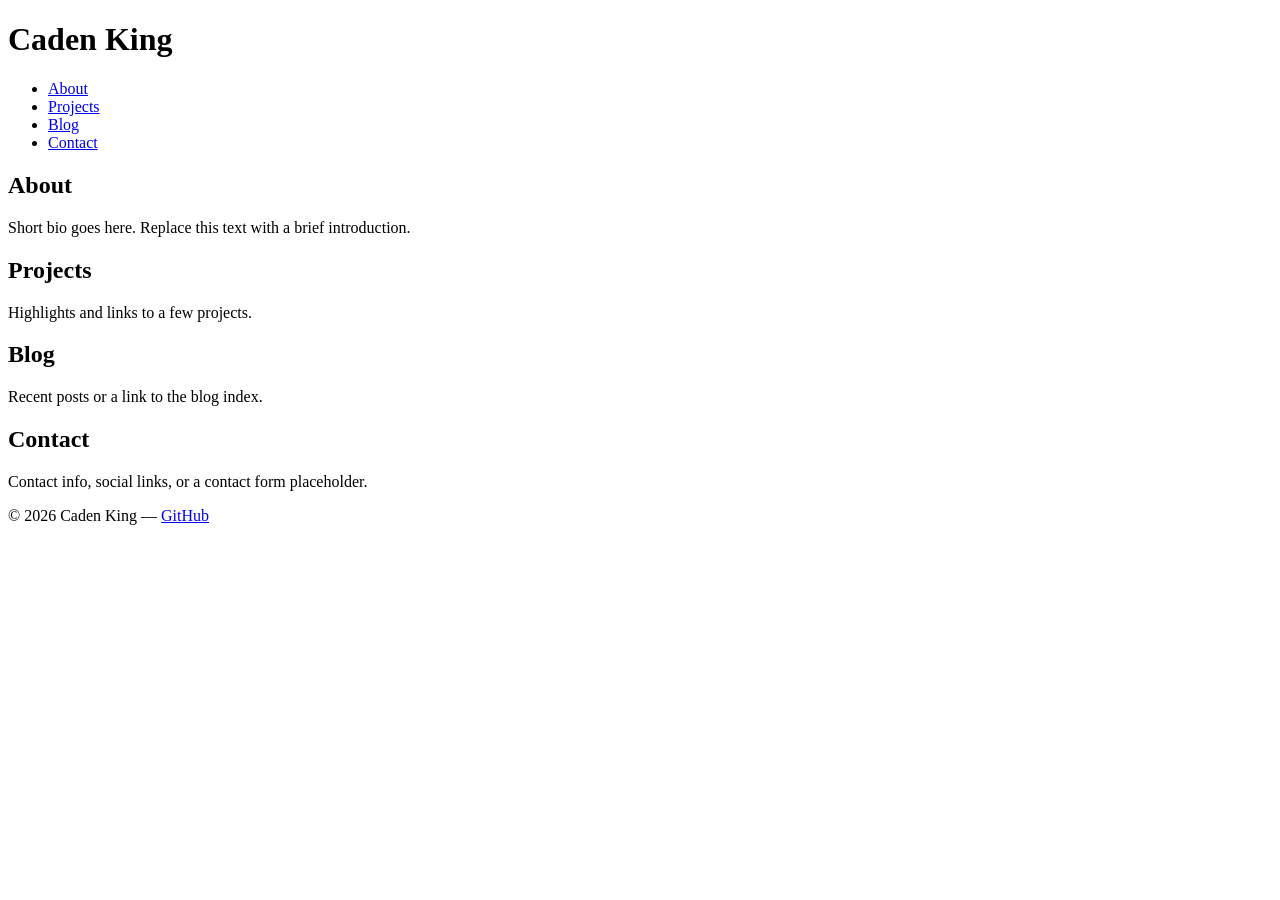
==== index.html @ 016cac80 "Add basic index.html outline for website" ====
<!doctype html>
<html lang="en">
<head>
  <meta charset="utf-8">
  <meta name="viewport" content="width=device-width,initial-scale=1">
  <title>Caden King — Personal Site</title>
  <meta name="description" content="Personal website and blog of Caden King.">
  <link rel="stylesheet" href="styles.css">
</head>
<body>
  <header>
    <div class="container">
      <h1>Caden King</h1>
      <nav>
        <ul>
          <li><a href="#about">About</a></li>
          <li><a href="#projects">Projects</a></li>
          <li><a href="#blog">Blog</a></li>
          <li><a href="#contact">Contact</a></li>
        </ul>
      </nav>
    </div>
  </header>

  <main class="container">
    <section id="about">
      <h2>About</h2>
      <p>Short bio goes here. Replace this text with a brief introduction.</p>
    </section>

    <section id="projects">
      <h2>Projects</h2>
      <p>Highlights and links to a few projects.</p>
    </section>

    <section id="blog">
      <h2>Blog</h2>
      <p>Recent posts or a link to the blog index.</p>
    </section>

    <section id="contact">
      <h2>Contact</h2>
      <p>Contact info, social links, or a contact form placeholder.</p>
    </section>
  </main>

  <footer>
    <div class="container">
      <p>&copy; 2026 Caden King — <a href="https://github.com/cadenkingsec">GitHub</a></p>
    </div>
  </footer>

  <!-- Optional site script -->
  <script src="script.js" defer></script>
</body>
</html>
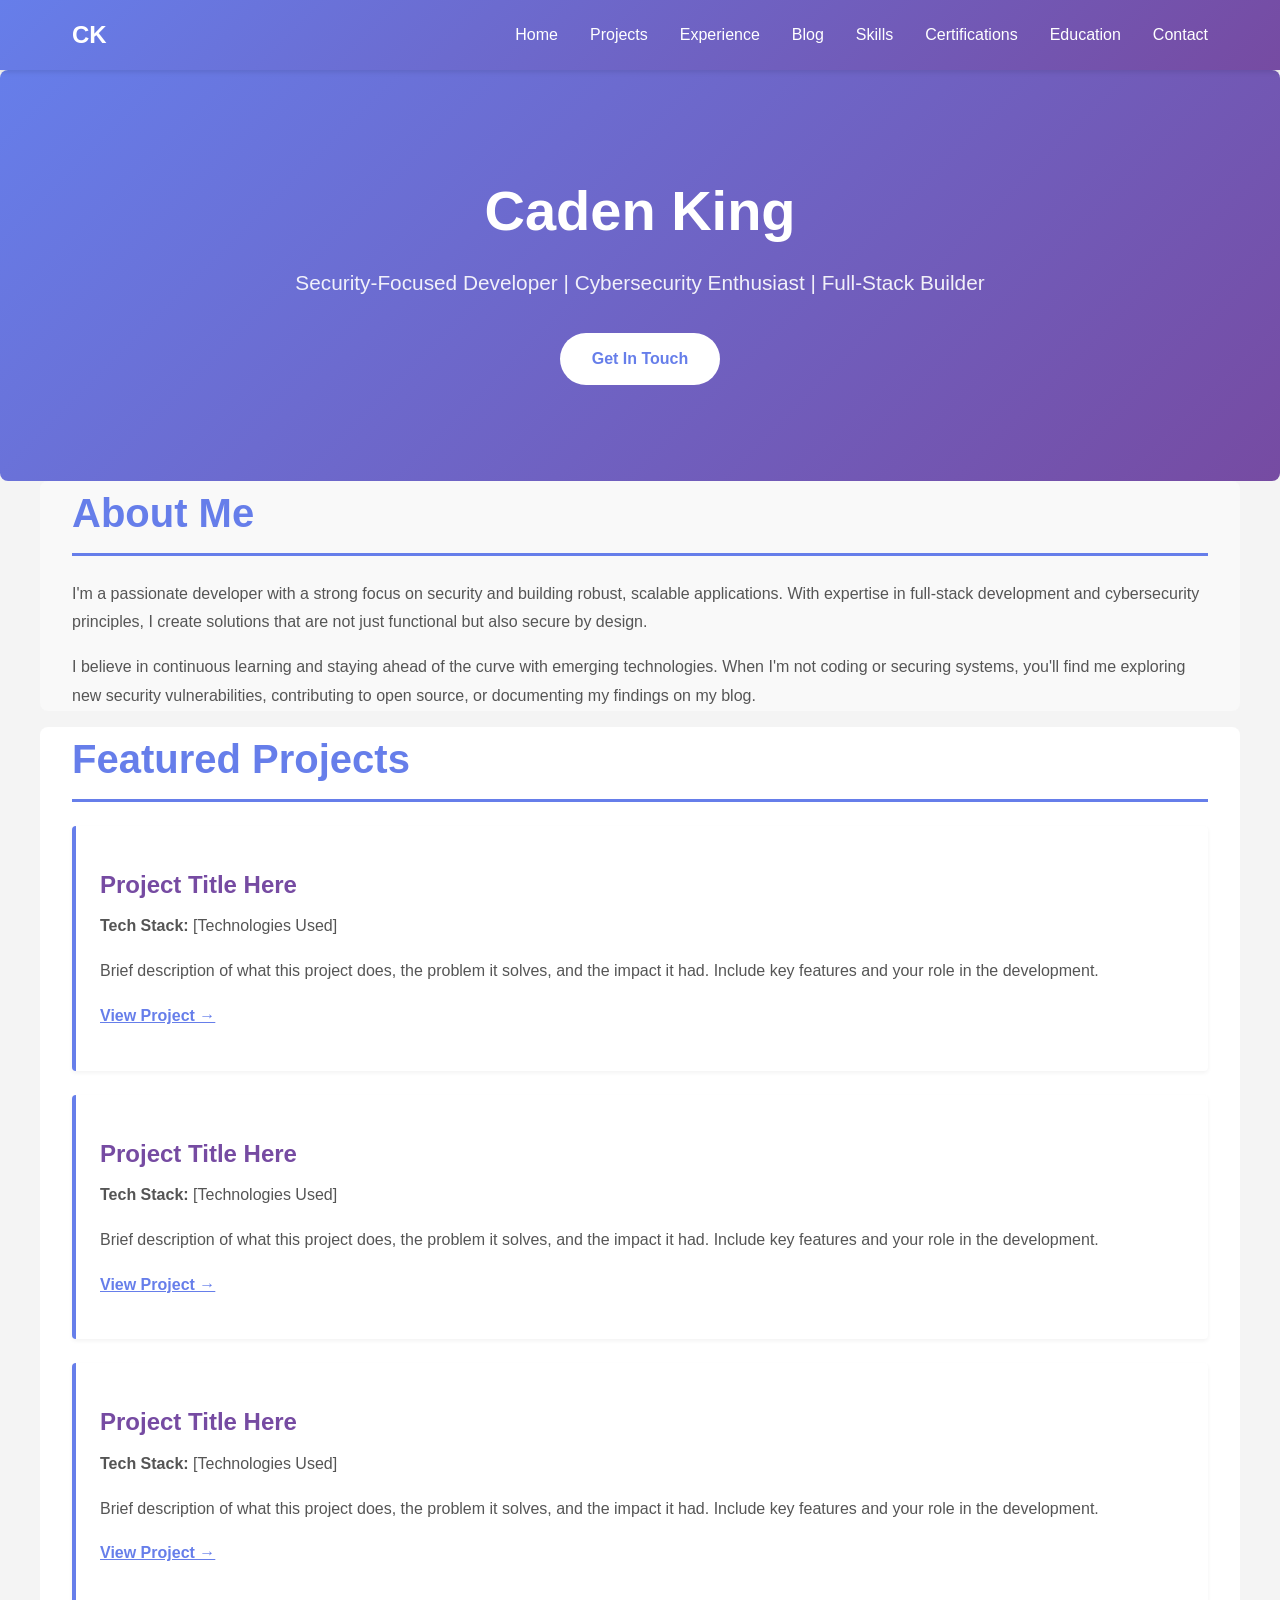
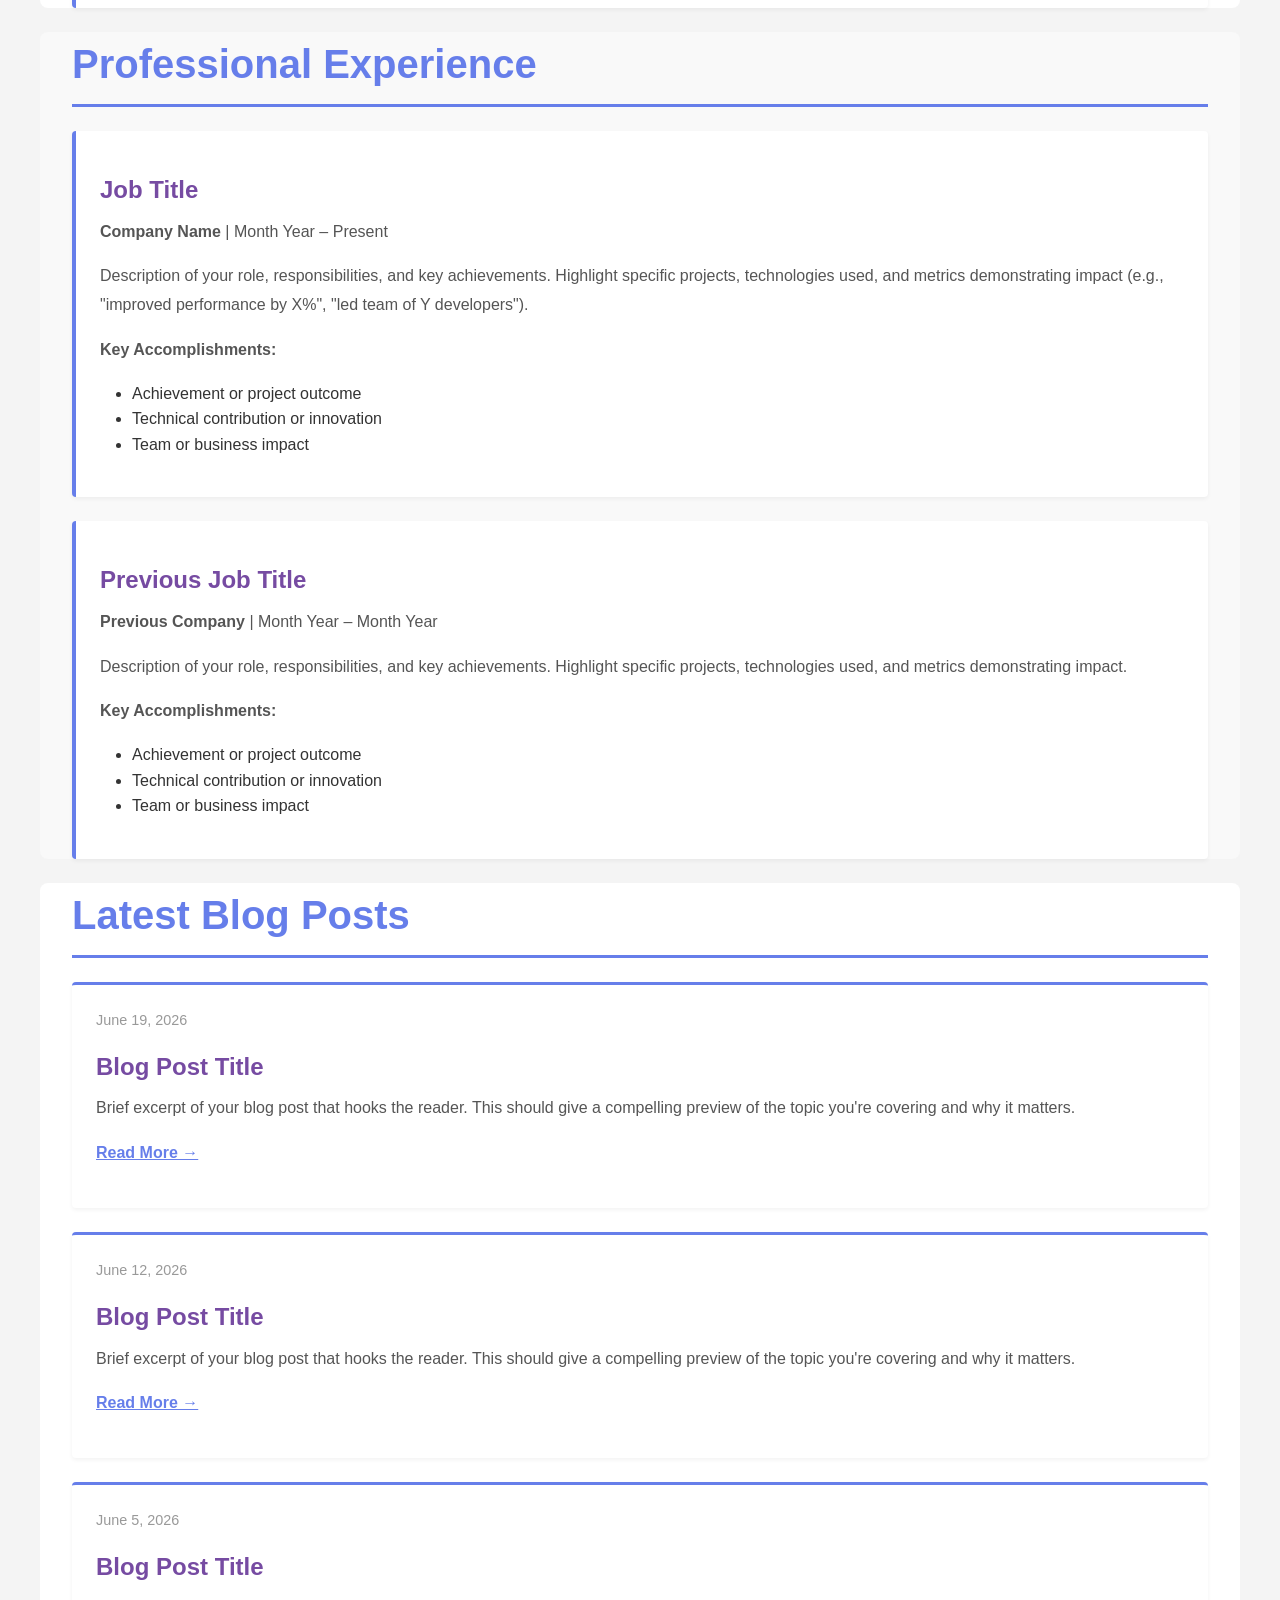
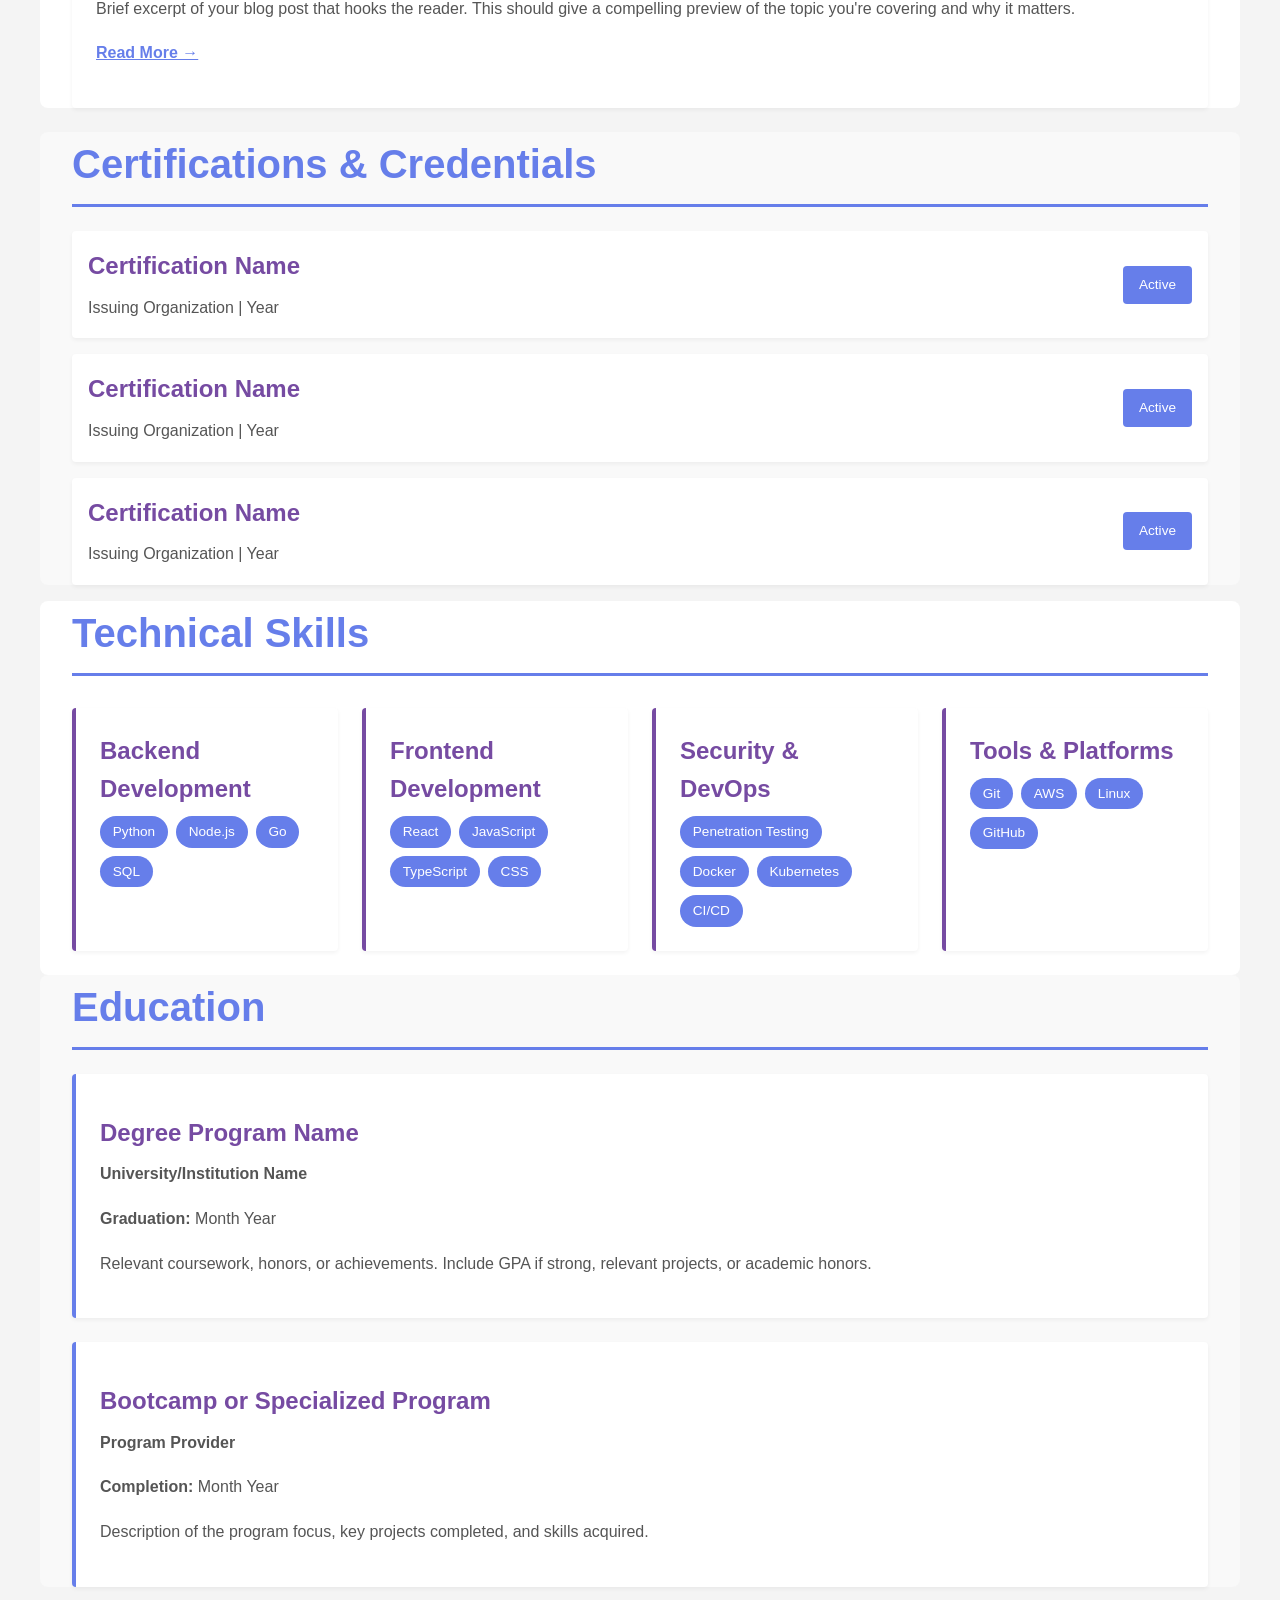
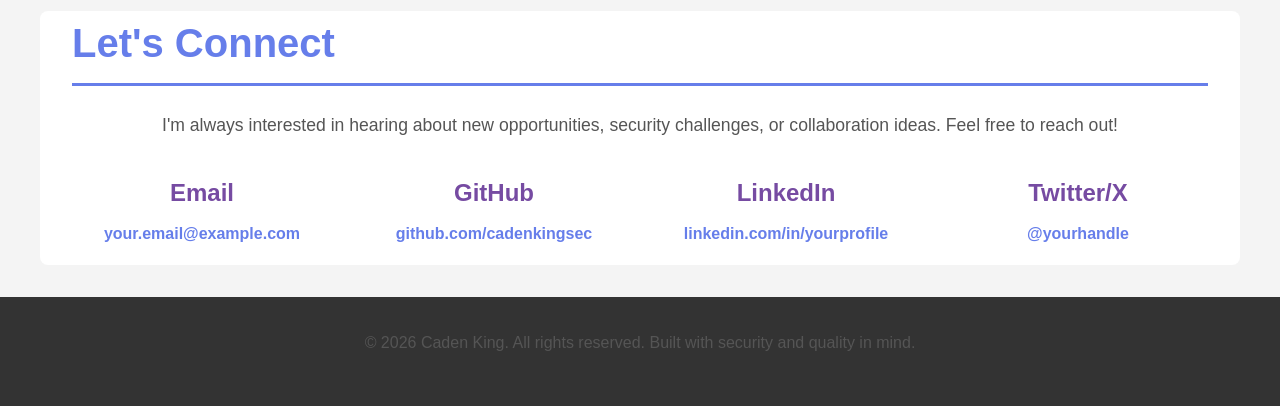
==== commit 82e04133: "Create index.html with personal portfolio structure" ====
--- a/index.html
+++ b/index.html
@@ -1,56 +1,562 @@
-<!doctype html>
+<!DOCTYPE html>
 <html lang="en">
 <head>
-  <meta charset="utf-8">
-  <meta name="viewport" content="width=device-width,initial-scale=1">
-  <title>Caden King — Personal Site</title>
-  <meta name="description" content="Personal website and blog of Caden King.">
-  <link rel="stylesheet" href="styles.css">
+    <meta charset="UTF-8">
+    <meta name="viewport" content="width=device-width, initial-scale=1.0">
+    <title>Caden King - Security Professional & Developer</title>
+    <style>
+        * {
+            margin: 0;
+            padding: 0;
+            box-sizing: border-box;
+        }
+
+        body {
+            font-family: 'Segoe UI', Tahoma, Geneva, Verdana, sans-serif;
+            line-height: 1.6;
+            color: #333;
+            background-color: #f4f4f4;
+        }
+
+        header {
+            background: linear-gradient(135deg, #667eea 0%, #764ba2 100%);
+            color: white;
+            padding: 1rem 0;
+            position: sticky;
+            top: 0;
+            z-index: 100;
+            box-shadow: 0 2px 5px rgba(0,0,0,0.1);
+        }
+
+        nav {
+            max-width: 1200px;
+            margin: 0 auto;
+            display: flex;
+            justify-content: space-between;
+            align-items: center;
+            padding: 0 2rem;
+        }
+
+        .logo {
+            font-size: 1.5rem;
+            font-weight: bold;
+        }
+
+        nav ul {
+            display: flex;
+            list-style: none;
+            gap: 2rem;
+        }
+
+        nav a {
+            color: white;
+            text-decoration: none;
+            transition: opacity 0.3s;
+        }
+
+        nav a:hover {
+            opacity: 0.8;
+        }
+
+        .container {
+            max-width: 1200px;
+            margin: 0 auto;
+            padding: 0 2rem;
+        }
+
+        section {
+            padding: 4rem 0;
+            background: white;
+            margin-bottom: 2rem;
+            border-radius: 8px;
+        }
+
+        section:nth-child(even) {
+            background: #f9f9f9;
+        }
+
+        h1 {
+            font-size: 3rem;
+            margin-bottom: 1rem;
+            color: #667eea;
+        }
+
+        h2 {
+            font-size: 2.5rem;
+            margin-bottom: 1.5rem;
+            color: #667eea;
+            border-bottom: 3px solid #667eea;
+            padding-bottom: 0.5rem;
+        }
+
+        h3 {
+            font-size: 1.5rem;
+            margin-top: 1rem;
+            margin-bottom: 0.5rem;
+            color: #764ba2;
+        }
+
+        p {
+            margin-bottom: 1rem;
+            line-height: 1.8;
+            color: #555;
+        }
+
+        .hero {
+            background: linear-gradient(135deg, #667eea 0%, #764ba2 100%);
+            color: white;
+            text-align: center;
+            padding: 6rem 2rem;
+            margin-bottom: 0;
+        }
+
+        .hero h1 {
+            color: white;
+            font-size: 3.5rem;
+            margin-bottom: 0.5rem;
+        }
+
+        .hero p {
+            color: rgba(255,255,255,0.9);
+            font-size: 1.3rem;
+            margin-bottom: 2rem;
+        }
+
+        .cta-button {
+            display: inline-block;
+            background: white;
+            color: #667eea;
+            padding: 0.8rem 2rem;
+            border-radius: 50px;
+            text-decoration: none;
+            font-weight: bold;
+            transition: transform 0.3s, box-shadow 0.3s;
+        }
+
+        .cta-button:hover {
+            transform: translateY(-2px);
+            box-shadow: 0 5px 15px rgba(0,0,0,0.2);
+        }
+
+        .project-card, .experience-item, .skill-category {
+            background: white;
+            padding: 1.5rem;
+            margin-bottom: 1.5rem;
+            border-left: 4px solid #667eea;
+            border-radius: 4px;
+            box-shadow: 0 2px 4px rgba(0,0,0,0.05);
+        }
+
+        .skills-grid {
+            display: grid;
+            grid-template-columns: repeat(auto-fit, minmax(250px, 1fr));
+            gap: 1.5rem;
+            margin-top: 2rem;
+        }
+
+        .skill-category {
+            border-left: 4px solid #764ba2;
+        }
+
+        .skill-list {
+            display: flex;
+            flex-wrap: wrap;
+            gap: 0.5rem;
+            margin-top: 0.5rem;
+        }
+
+        .skill-badge {
+            background: #667eea;
+            color: white;
+            padding: 0.3rem 0.8rem;
+            border-radius: 20px;
+            font-size: 0.85rem;
+        }
+
+        .education-item {
+            background: white;
+            padding: 1.5rem;
+            margin-bottom: 1.5rem;
+            border-left: 4px solid #667eea;
+            border-radius: 4px;
+            box-shadow: 0 2px 4px rgba(0,0,0,0.05);
+        }
+
+        .certification-item {
+            background: white;
+            padding: 1rem;
+            margin-bottom: 1rem;
+            border-radius: 4px;
+            box-shadow: 0 2px 4px rgba(0,0,0,0.05);
+            display: flex;
+            justify-content: space-between;
+            align-items: center;
+        }
+
+        .certification-badge {
+            background: #667eea;
+            color: white;
+            padding: 0.5rem 1rem;
+            border-radius: 4px;
+            font-size: 0.85rem;
+        }
+
+        .blog-card {
+            background: white;
+            padding: 1.5rem;
+            margin-bottom: 1.5rem;
+            border-radius: 4px;
+            border-top: 3px solid #667eea;
+            box-shadow: 0 2px 4px rgba(0,0,0,0.05);
+        }
+
+        .blog-date {
+            color: #999;
+            font-size: 0.9rem;
+            margin-bottom: 0.5rem;
+        }
+
+        .contact-info {
+            display: grid;
+            grid-template-columns: repeat(auto-fit, minmax(200px, 1fr));
+            gap: 2rem;
+            margin-top: 2rem;
+        }
+
+        .contact-item {
+            text-align: center;
+        }
+
+        .contact-item h3 {
+            margin-top: 0;
+        }
+
+        .contact-item a {
+            color: #667eea;
+            text-decoration: none;
+            font-weight: bold;
+        }
+
+        .contact-item a:hover {
+            text-decoration: underline;
+        }
+
+        footer {
+            background: #333;
+            color: white;
+            text-align: center;
+            padding: 2rem;
+            margin-top: 2rem;
+        }
+
+        @media (max-width: 768px) {
+            nav ul {
+                gap: 1rem;
+                font-size: 0.9rem;
+            }
+
+            h1 {
+                font-size: 2rem;
+            }
+
+            h2 {
+                font-size: 1.8rem;
+            }
+
+            .hero h1 {
+                font-size: 2rem;
+            }
+
+            .hero p {
+                font-size: 1rem;
+            }
+        }
+    </style>
 </head>
 <body>
-  <header>
-    <div class="container">
-      <h1>Caden King</h1>
-      <nav>
-        <ul>
-          <li><a href="#about">About</a></li>
-          <li><a href="#projects">Projects</a></li>
-          <li><a href="#blog">Blog</a></li>
-          <li><a href="#contact">Contact</a></li>
-        </ul>
-      </nav>
-    </div>
-  </header>
-
-  <main class="container">
-    <section id="about">
-      <h2>About</h2>
-      <p>Short bio goes here. Replace this text with a brief introduction.</p>
-    </section>
-
-    <section id="projects">
-      <h2>Projects</h2>
-      <p>Highlights and links to a few projects.</p>
-    </section>
-
-    <section id="blog">
-      <h2>Blog</h2>
-      <p>Recent posts or a link to the blog index.</p>
-    </section>
-
-    <section id="contact">
-      <h2>Contact</h2>
-      <p>Contact info, social links, or a contact form placeholder.</p>
-    </section>
-  </main>
-
-  <footer>
-    <div class="container">
-      <p>&copy; 2026 Caden King — <a href="https://github.com/cadenkingsec">GitHub</a></p>
-    </div>
-  </footer>
-
-  <!-- Optional site script -->
-  <script src="script.js" defer></script>
+    <header>
+        <nav class="container">
+            <div class="logo">CK</div>
+            <ul>
+                <li><a href="#home">Home</a></li>
+                <li><a href="#projects">Projects</a></li>
+                <li><a href="#experience">Experience</a></li>
+                <li><a href="#blog">Blog</a></li>
+                <li><a href="#skills">Skills</a></li>
+                <li><a href="#certifications">Certifications</a></li>
+                <li><a href="#education">Education</a></li>
+                <li><a href="#contact">Contact</a></li>
+            </ul>
+        </nav>
+    </header>
+
+    <main>
+        <!-- Home/Hero Section -->
+        <section id="home" class="hero">
+            <h1>Caden King</h1>
+            <p>Security-Focused Developer | Cybersecurity Enthusiast | Full-Stack Builder</p>
+            <a href="#contact" class="cta-button">Get In Touch</a>
+        </section>
+
+        <!-- About Section -->
+        <section id="about" class="container">
+            <h2>About Me</h2>
+            <p>
+                I'm a passionate developer with a strong focus on security and building robust, scalable applications. 
+                With expertise in full-stack development and cybersecurity principles, I create solutions that are not 
+                just functional but also secure by design.
+            </p>
+            <p>
+                I believe in continuous learning and staying ahead of the curve with emerging technologies. When I'm 
+                not coding or securing systems, you'll find me exploring new security vulnerabilities, contributing to 
+                open source, or documenting my findings on my blog.
+            </p>
+        </section>
+
+        <!-- Projects Section -->
+        <section id="projects" class="container">
+            <h2>Featured Projects</h2>
+            
+            <div class="project-card">
+                <h3>Project Title Here</h3>
+                <p><strong>Tech Stack:</strong> [Technologies Used]</p>
+                <p>
+                    Brief description of what this project does, the problem it solves, and the impact it had. 
+                    Include key features and your role in the development.
+                </p>
+                <p><a href="#" style="color: #667eea; font-weight: bold;">View Project →</a></p>
+            </div>
+
+            <div class="project-card">
+                <h3>Project Title Here</h3>
+                <p><strong>Tech Stack:</strong> [Technologies Used]</p>
+                <p>
+                    Brief description of what this project does, the problem it solves, and the impact it had. 
+                    Include key features and your role in the development.
+                </p>
+                <p><a href="#" style="color: #667eea; font-weight: bold;">View Project →</a></p>
+            </div>
+
+            <div class="project-card">
+                <h3>Project Title Here</h3>
+                <p><strong>Tech Stack:</strong> [Technologies Used]</p>
+                <p>
+                    Brief description of what this project does, the problem it solves, and the impact it had. 
+                    Include key features and your role in the development.
+                </p>
+                <p><a href="#" style="color: #667eea; font-weight: bold;">View Project →</a></p>
+            </div>
+        </section>
+
+        <!-- Experience Section -->
+        <section id="experience" class="container">
+            <h2>Professional Experience</h2>
+            
+            <div class="experience-item">
+                <h3>Job Title</h3>
+                <p><strong>Company Name</strong> | Month Year – Present</p>
+                <p>
+                    Description of your role, responsibilities, and key achievements. Highlight specific projects, 
+                    technologies used, and metrics demonstrating impact (e.g., "improved performance by X%", 
+                    "led team of Y developers").
+                </p>
+                <p>
+                    <strong>Key Accomplishments:</strong>
+                    <ul style="margin-left: 2rem; margin-top: 0.5rem;">
+                        <li>Achievement or project outcome</li>
+                        <li>Technical contribution or innovation</li>
+                        <li>Team or business impact</li>
+                    </ul>
+                </p>
+            </div>
+
+            <div class="experience-item">
+                <h3>Previous Job Title</h3>
+                <p><strong>Previous Company</strong> | Month Year – Month Year</p>
+                <p>
+                    Description of your role, responsibilities, and key achievements. Highlight specific projects, 
+                    technologies used, and metrics demonstrating impact.
+                </p>
+                <p>
+                    <strong>Key Accomplishments:</strong>
+                    <ul style="margin-left: 2rem; margin-top: 0.5rem;">
+                        <li>Achievement or project outcome</li>
+                        <li>Technical contribution or innovation</li>
+                        <li>Team or business impact</li>
+                    </ul>
+                </p>
+            </div>
+        </section>
+
+        <!-- Blog Section -->
+        <section id="blog" class="container">
+            <h2>Latest Blog Posts</h2>
+            
+            <div class="blog-card">
+                <div class="blog-date">June 19, 2026</div>
+                <h3>Blog Post Title</h3>
+                <p>
+                    Brief excerpt of your blog post that hooks the reader. This should give a compelling preview 
+                    of the topic you're covering and why it matters.
+                </p>
+                <p><a href="#" style="color: #667eea; font-weight: bold;">Read More →</a></p>
+            </div>
+
+            <div class="blog-card">
+                <div class="blog-date">June 12, 2026</div>
+                <h3>Blog Post Title</h3>
+                <p>
+                    Brief excerpt of your blog post that hooks the reader. This should give a compelling preview 
+                    of the topic you're covering and why it matters.
+                </p>
+                <p><a href="#" style="color: #667eea; font-weight: bold;">Read More →</a></p>
+            </div>
+
+            <div class="blog-card">
+                <div class="blog-date">June 5, 2026</div>
+                <h3>Blog Post Title</h3>
+                <p>
+                    Brief excerpt of your blog post that hooks the reader. This should give a compelling preview 
+                    of the topic you're covering and why it matters.
+                </p>
+                <p><a href="#" style="color: #667eea; font-weight: bold;">Read More →</a></p>
+            </div>
+        </section>
+
+        <!-- Certifications Section -->
+        <section id="certifications" class="container">
+            <h2>Certifications & Credentials</h2>
+            
+            <div class="certification-item">
+                <div>
+                    <h3 style="margin-top: 0;">Certification Name</h3>
+                    <p style="margin: 0;">Issuing Organization | Year</p>
+                </div>
+                <span class="certification-badge">Active</span>
+            </div>
+
+            <div class="certification-item">
+                <div>
+                    <h3 style="margin-top: 0;">Certification Name</h3>
+                    <p style="margin: 0;">Issuing Organization | Year</p>
+                </div>
+                <span class="certification-badge">Active</span>
+            </div>
+
+            <div class="certification-item">
+                <div>
+                    <h3 style="margin-top: 0;">Certification Name</h3>
+                    <p style="margin: 0;">Issuing Organization | Year</p>
+                </div>
+                <span class="certification-badge">Active</span>
+            </div>
+        </section>
+
+        <!-- Skills Section -->
+        <section id="skills" class="container">
+            <h2>Technical Skills</h2>
+            
+            <div class="skills-grid">
+                <div class="skill-category">
+                    <h3 style="margin-top: 0;">Backend Development</h3>
+                    <div class="skill-list">
+                        <span class="skill-badge">Python</span>
+                        <span class="skill-badge">Node.js</span>
+                        <span class="skill-badge">Go</span>
+                        <span class="skill-badge">SQL</span>
+                    </div>
+                </div>
+
+                <div class="skill-category">
+                    <h3 style="margin-top: 0;">Frontend Development</h3>
+                    <div class="skill-list">
+                        <span class="skill-badge">React</span>
+                        <span class="skill-badge">JavaScript</span>
+                        <span class="skill-badge">TypeScript</span>
+                        <span class="skill-badge">CSS</span>
+                    </div>
+                </div>
+
+                <div class="skill-category">
+                    <h3 style="margin-top: 0;">Security & DevOps</h3>
+                    <div class="skill-list">
+                        <span class="skill-badge">Penetration Testing</span>
+                        <span class="skill-badge">Docker</span>
+                        <span class="skill-badge">Kubernetes</span>
+                        <span class="skill-badge">CI/CD</span>
+                    </div>
+                </div>
+
+                <div class="skill-category">
+                    <h3 style="margin-top: 0;">Tools & Platforms</h3>
+                    <div class="skill-list">
+                        <span class="skill-badge">Git</span>
+                        <span class="skill-badge">AWS</span>
+                        <span class="skill-badge">Linux</span>
+                        <span class="skill-badge">GitHub</span>
+                    </div>
+                </div>
+            </div>
+        </section>
+
+        <!-- Education Section -->
+        <section id="education" class="container">
+            <h2>Education</h2>
+            
+            <div class="education-item">
+                <h3>Degree Program Name</h3>
+                <p><strong>University/Institution Name</strong></p>
+                <p><strong>Graduation:</strong> Month Year</p>
+                <p>
+                    Relevant coursework, honors, or achievements. Include GPA if strong, relevant projects, 
+                    or academic honors.
+                </p>
+            </div>
+
+            <div class="education-item">
+                <h3>Bootcamp or Specialized Program</h3>
+                <p><strong>Program Provider</strong></p>
+                <p><strong>Completion:</strong> Month Year</p>
+                <p>
+                    Description of the program focus, key projects completed, and skills acquired.
+                </p>
+            </div>
+        </section>
+
+        <!-- Contact Section -->
+        <section id="contact" class="container">
+            <h2>Let's Connect</h2>
+            <p style="text-align: center; font-size: 1.1rem;">
+                I'm always interested in hearing about new opportunities, security challenges, or 
+                collaboration ideas. Feel free to reach out!
+            </p>
+            
+            <div class="contact-info">
+                <div class="contact-item">
+                    <h3>Email</h3>
+                    <p><a href="mailto:your.email@example.com">your.email@example.com</a></p>
+                </div>
+                
+                <div class="contact-item">
+                    <h3>GitHub</h3>
+                    <p><a href="https://github.com/cadenkingsec">github.com/cadenkingsec</a></p>
+                </div>
+                
+                <div class="contact-item">
+                    <h3>LinkedIn</h3>
+                    <p><a href="https://linkedin.com/in/yourprofile">linkedin.com/in/yourprofile</a></p>
+                </div>
+
+                <div class="contact-item">
+                    <h3>Twitter/X</h3>
+                    <p><a href="https://twitter.com/yourhandle">@yourhandle</a></p>
+                </div>
+            </div>
+        </section>
+    </main>
+
+    <footer>
+        <p>&copy; 2026 Caden King. All rights reserved. Built with security and quality in mind.</p>
+    </footer>
 </body>
-</html>
+</html>
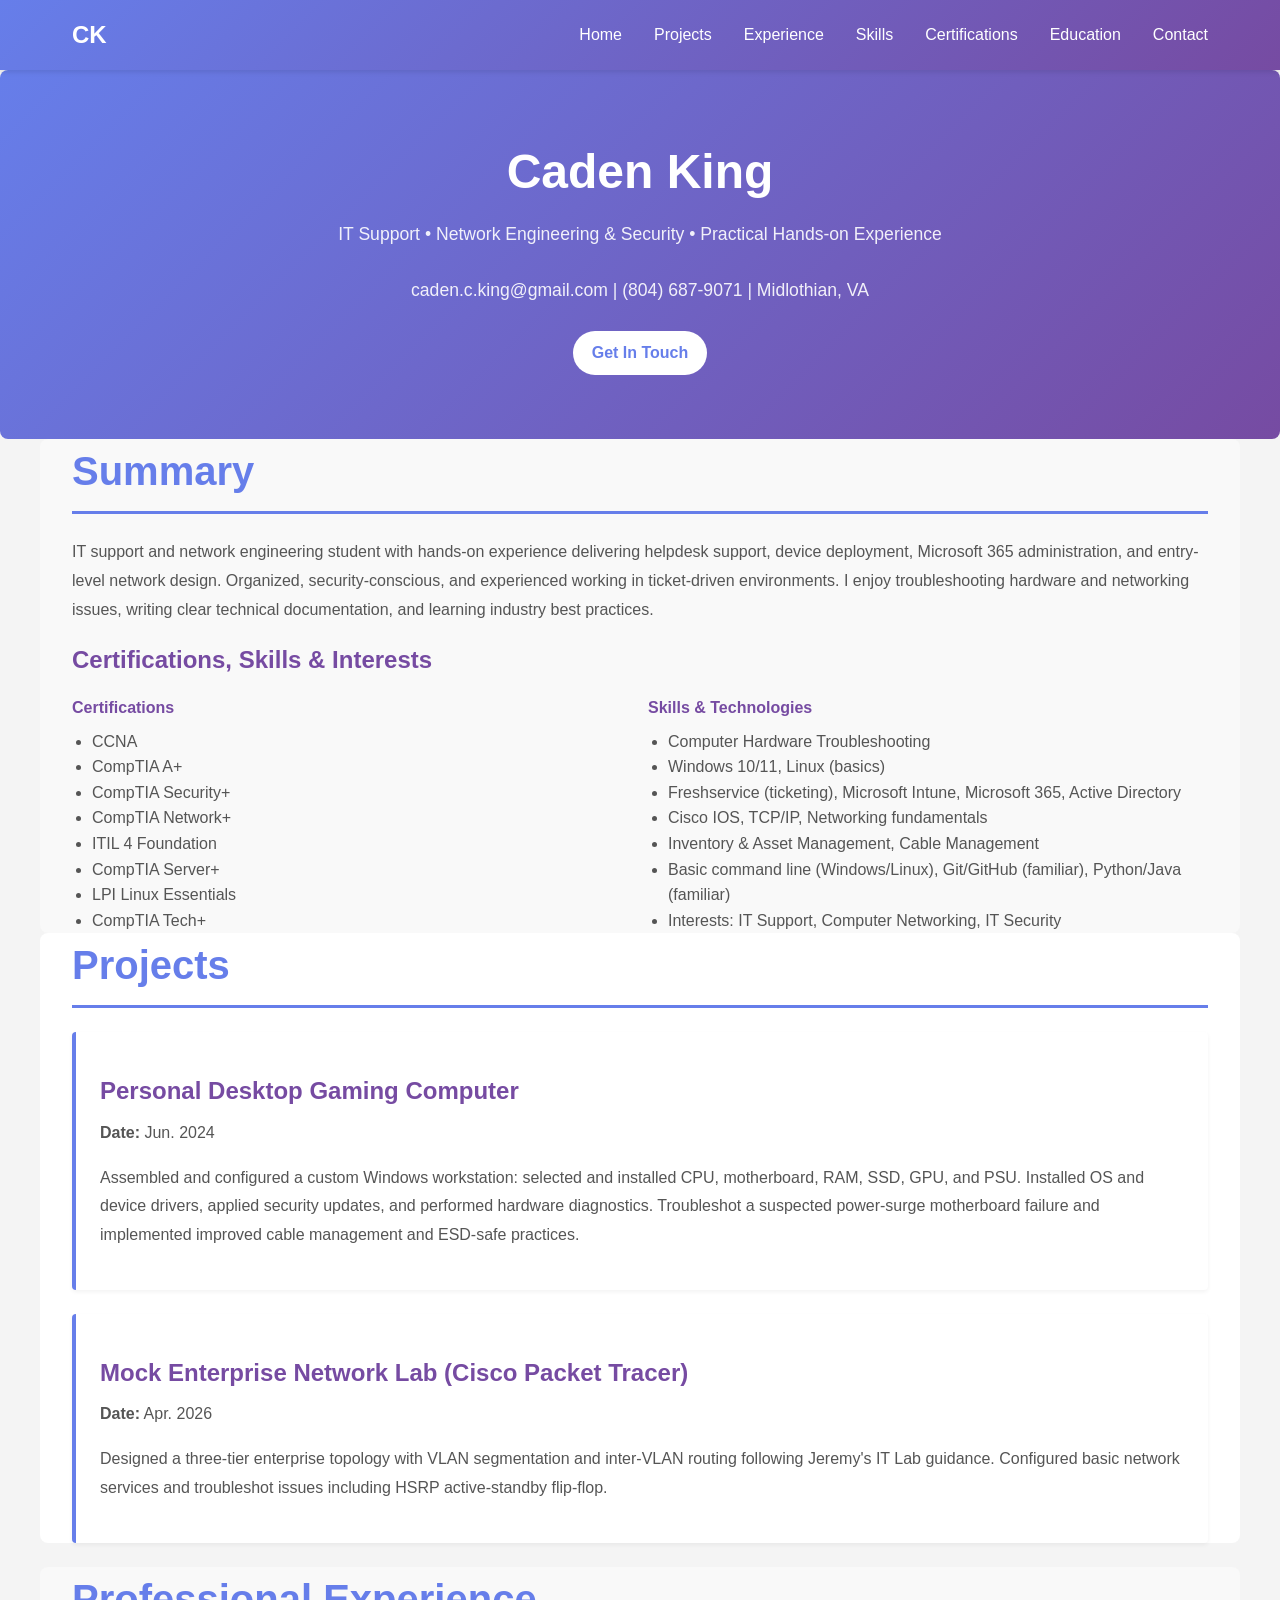
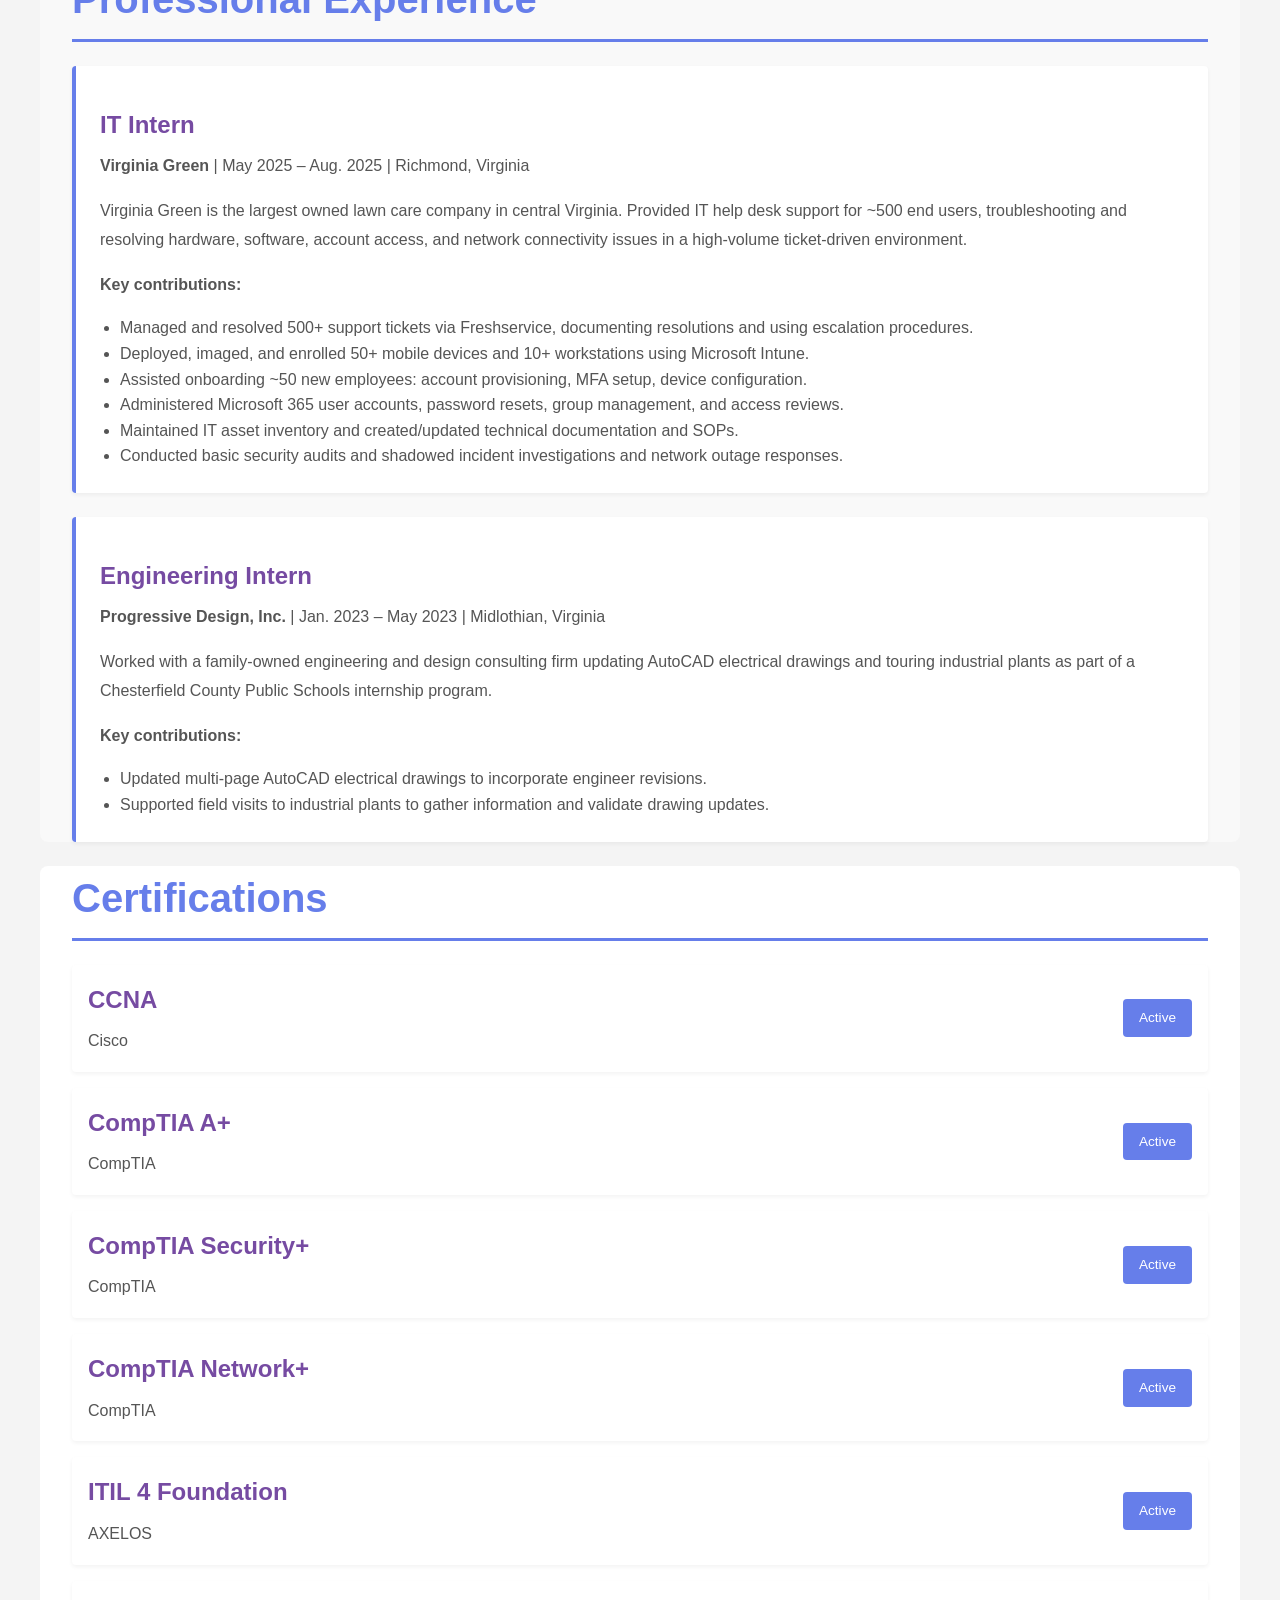
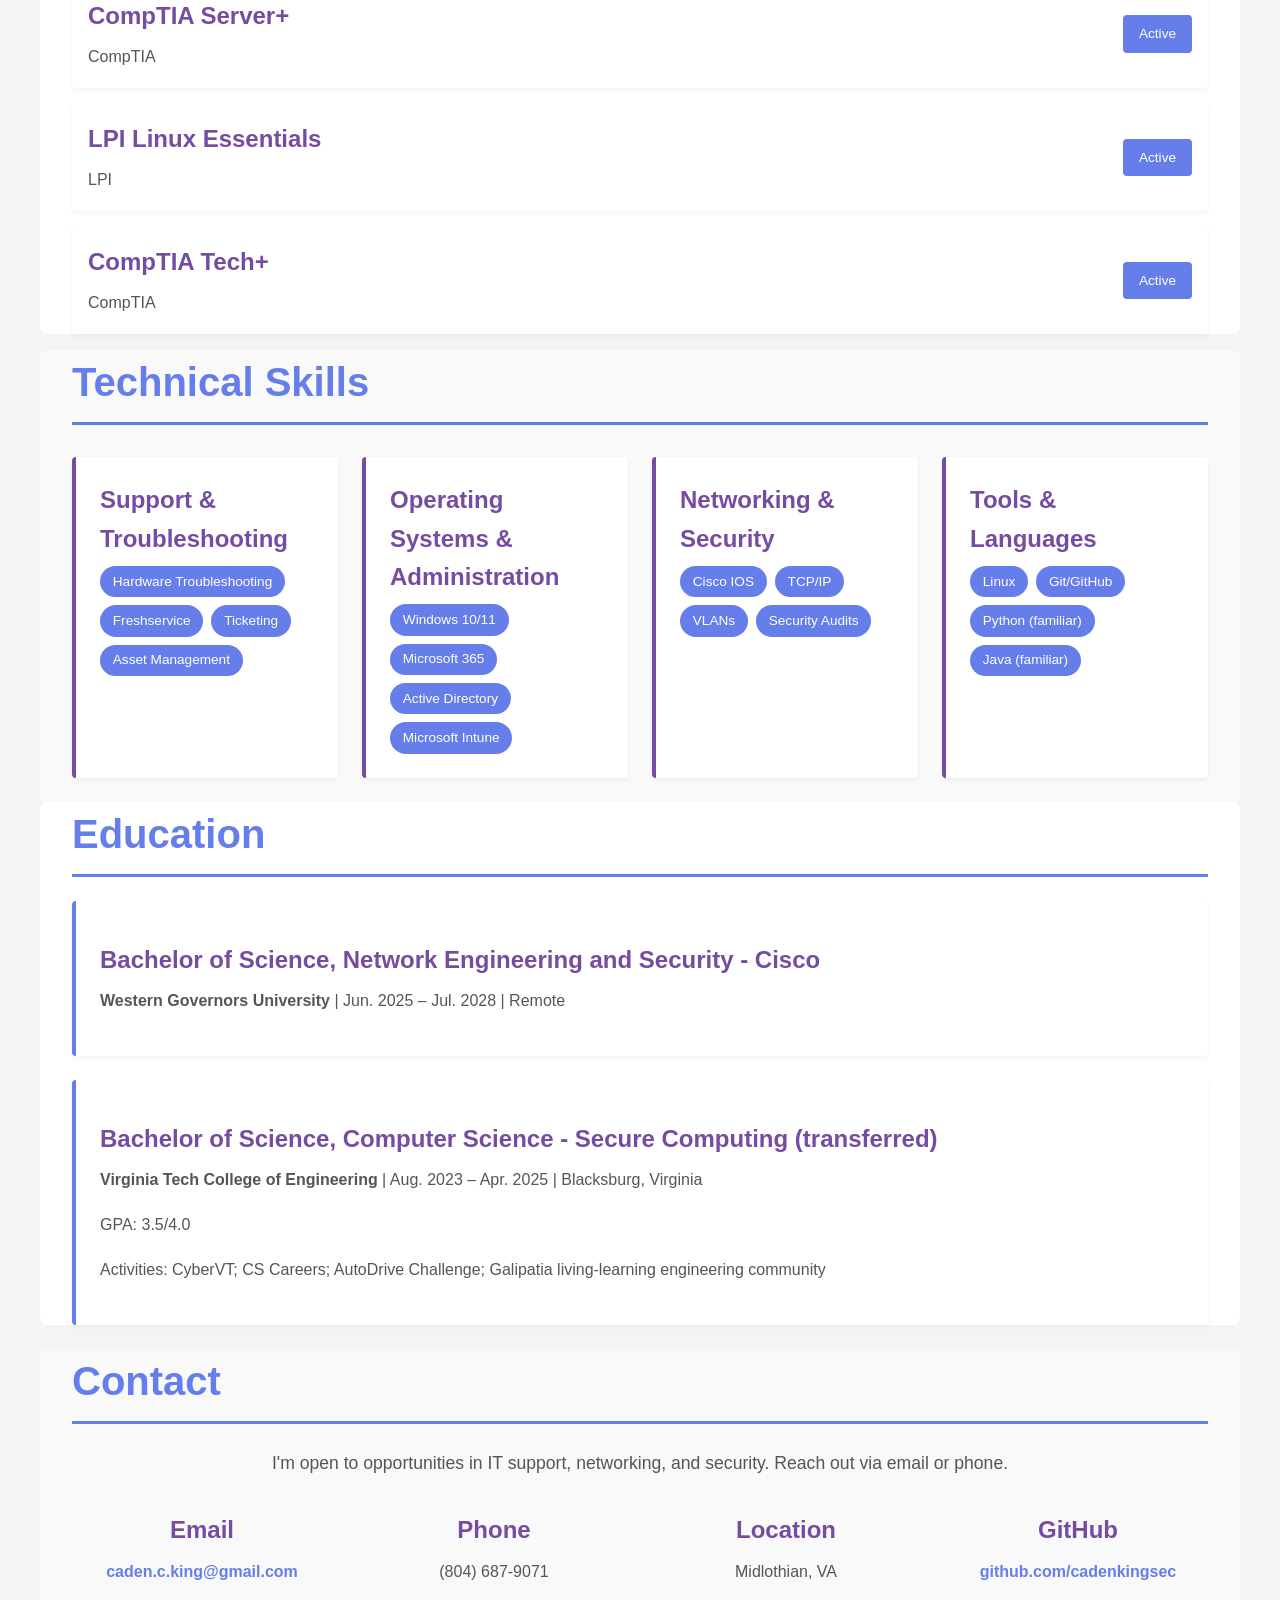
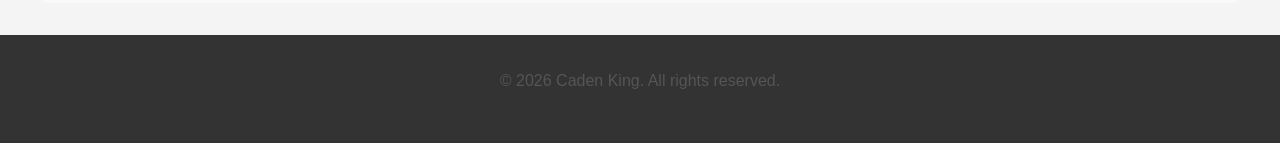
==== commit 51e9c2c8: "Update index.html with resume content for Caden King" ====
--- a/index.html
+++ b/index.html
@@ -3,7 +3,7 @@
 <head>
     <meta charset="UTF-8">
     <meta name="viewport" content="width=device-width, initial-scale=1.0">
-    <title>Caden King - Security Professional & Developer</title>
+    <title>Caden King - IT Support & Network Security</title>
     <style>
         * {
             margin: 0;
@@ -106,27 +106,27 @@
             background: linear-gradient(135deg, #667eea 0%, #764ba2 100%);
             color: white;
             text-align: center;
-            padding: 6rem 2rem;
+            padding: 4rem 2rem;
             margin-bottom: 0;
         }
 
         .hero h1 {
             color: white;
-            font-size: 3.5rem;
+            font-size: 3rem;
             margin-bottom: 0.5rem;
         }
 
         .hero p {
             color: rgba(255,255,255,0.9);
-            font-size: 1.3rem;
-            margin-bottom: 2rem;
+            font-size: 1.1rem;
+            margin-bottom: 1.5rem;
         }
 
         .cta-button {
             display: inline-block;
             background: white;
             color: #667eea;
-            padding: 0.8rem 2rem;
+            padding: 0.6rem 1.2rem;
             border-radius: 50px;
             text-decoration: none;
             font-weight: bold;
@@ -281,7 +281,6 @@
                 <li><a href="#home">Home</a></li>
                 <li><a href="#projects">Projects</a></li>
                 <li><a href="#experience">Experience</a></li>
-                <li><a href="#blog">Blog</a></li>
                 <li><a href="#skills">Skills</a></li>
                 <li><a href="#certifications">Certifications</a></li>
                 <li><a href="#education">Education</a></li>
@@ -294,159 +293,181 @@
         <!-- Home/Hero Section -->
         <section id="home" class="hero">
             <h1>Caden King</h1>
-            <p>Security-Focused Developer | Cybersecurity Enthusiast | Full-Stack Builder</p>
+            <p>IT Support • Network Engineering & Security • Practical Hands-on Experience</p>
+            <p>caden.c.king@gmail.com | (804) 687-9071 | Midlothian, VA</p>
             <a href="#contact" class="cta-button">Get In Touch</a>
         </section>
 
-        <!-- About Section -->
+        <!-- About/Skills Summary -->
         <section id="about" class="container">
-            <h2>About Me</h2>
+            <h2>Summary</h2>
             <p>
-                I'm a passionate developer with a strong focus on security and building robust, scalable applications. 
-                With expertise in full-stack development and cybersecurity principles, I create solutions that are not 
-                just functional but also secure by design.
+                IT support and network engineering student with hands-on experience delivering helpdesk support, device
+                deployment, Microsoft 365 administration, and entry-level network design. Organized, security-conscious,
+                and experienced working in ticket-driven environments. I enjoy troubleshooting hardware and networking
+                issues, writing clear technical documentation, and learning industry best practices.
             </p>
-            <p>
-                I believe in continuous learning and staying ahead of the curve with emerging technologies. When I'm 
-                not coding or securing systems, you'll find me exploring new security vulnerabilities, contributing to 
-                open source, or documenting my findings on my blog.
-            </p>
+
+            <h3>Certifications, Skills & Interests</h3>
+            <div style="display:grid; grid-template-columns: 1fr 1fr; gap:1rem; margin-top:1rem;">
+                <div>
+                    <h4 style="margin-bottom:0.5rem; color:#764ba2;">Certifications</h4>
+                    <ul style="margin-left:1.25rem; color:#555;">
+                        <li>CCNA</li>
+                        <li>CompTIA A+</li>
+                        <li>CompTIA Security+</li>
+                        <li>CompTIA Network+</li>
+                        <li>ITIL 4 Foundation</li>
+                        <li>CompTIA Server+</li>
+                        <li>LPI Linux Essentials</li>
+                        <li>CompTIA Tech+</li>
+                    </ul>
+                </div>
+                <div>
+                    <h4 style="margin-bottom:0.5rem; color:#764ba2;">Skills & Technologies</h4>
+                    <ul style="margin-left:1.25rem; color:#555;">
+                        <li>Computer Hardware Troubleshooting</li>
+                        <li>Windows 10/11, Linux (basics)</li>
+                        <li>Freshservice (ticketing), Microsoft Intune, Microsoft 365, Active Directory</li>
+                        <li>Cisco IOS, TCP/IP, Networking fundamentals</li>
+                        <li>Inventory & Asset Management, Cable Management</li>
+                        <li>Basic command line (Windows/Linux), Git/GitHub (familiar), Python/Java (familiar)</li>
+                        <li>Interests: IT Support, Computer Networking, IT Security</li>
+                    </ul>
+                </div>
+            </div>
         </section>
 
         <!-- Projects Section -->
         <section id="projects" class="container">
-            <h2>Featured Projects</h2>
-            
+            <h2>Projects</h2>
+
             <div class="project-card">
-                <h3>Project Title Here</h3>
-                <p><strong>Tech Stack:</strong> [Technologies Used]</p>
+                <h3>Personal Desktop Gaming Computer</h3>
+                <p><strong>Date:</strong> Jun. 2024</p>
                 <p>
-                    Brief description of what this project does, the problem it solves, and the impact it had. 
-                    Include key features and your role in the development.
+                    Assembled and configured a custom Windows workstation: selected and installed CPU, motherboard, RAM,
+                    SSD, GPU, and PSU. Installed OS and device drivers, applied security updates, and performed hardware
+                    diagnostics. Troubleshot a suspected power-surge motherboard failure and implemented improved cable
+                    management and ESD-safe practices.
                 </p>
-                <p><a href="#" style="color: #667eea; font-weight: bold;">View Project →</a></p>
             </div>
 
             <div class="project-card">
-                <h3>Project Title Here</h3>
-                <p><strong>Tech Stack:</strong> [Technologies Used]</p>
+                <h3>Mock Enterprise Network Lab (Cisco Packet Tracer)</h3>
+                <p><strong>Date:</strong> Apr. 2026</p>
                 <p>
-                    Brief description of what this project does, the problem it solves, and the impact it had. 
-                    Include key features and your role in the development.
+                    Designed a three-tier enterprise topology with VLAN segmentation and inter-VLAN routing following
+                    Jeremy's IT Lab guidance. Configured basic network services and troubleshot issues including HSRP
+                    active-standby flip-flop.
                 </p>
-                <p><a href="#" style="color: #667eea; font-weight: bold;">View Project →</a></p>
-            </div>
-
-            <div class="project-card">
-                <h3>Project Title Here</h3>
-                <p><strong>Tech Stack:</strong> [Technologies Used]</p>
-                <p>
-                    Brief description of what this project does, the problem it solves, and the impact it had. 
-                    Include key features and your role in the development.
-                </p>
-                <p><a href="#" style="color: #667eea; font-weight: bold;">View Project →</a></p>
             </div>
         </section>
 
         <!-- Experience Section -->
         <section id="experience" class="container">
             <h2>Professional Experience</h2>
-            
+
             <div class="experience-item">
-                <h3>Job Title</h3>
-                <p><strong>Company Name</strong> | Month Year – Present</p>
+                <h3>IT Intern</h3>
+                <p><strong>Virginia Green</strong> | May 2025 – Aug. 2025 | Richmond, Virginia</p>
                 <p>
-                    Description of your role, responsibilities, and key achievements. Highlight specific projects, 
-                    technologies used, and metrics demonstrating impact (e.g., "improved performance by X%", 
-                    "led team of Y developers").
+                    Virginia Green is the largest owned lawn care company in central Virginia. Provided IT help desk
+                    support for ~500 end users, troubleshooting and resolving hardware, software, account access, and
+                    network connectivity issues in a high-volume ticket-driven environment.
                 </p>
+                <p><strong>Key contributions:</strong></p>
+                <ul style="margin-left:1.25rem; color:#555;">
+                    <li>Managed and resolved 500+ support tickets via Freshservice, documenting resolutions and using
+                        escalation procedures.</li>
+                    <li>Deployed, imaged, and enrolled 50+ mobile devices and 10+ workstations using Microsoft Intune.</li>
+                    <li>Assisted onboarding ~50 new employees: account provisioning, MFA setup, device configuration.</li>
+                    <li>Administered Microsoft 365 user accounts, password resets, group management, and access reviews.</li>
+                    <li>Maintained IT asset inventory and created/updated technical documentation and SOPs.</li>
+                    <li>Conducted basic security audits and shadowed incident investigations and network outage responses.</li>
+                </ul>
+            </div>
+
+            <div class="experience-item">
+                <h3>Engineering Intern</h3>
+                <p><strong>Progressive Design, Inc.</strong> | Jan. 2023 – May 2023 | Midlothian, Virginia</p>
                 <p>
-                    <strong>Key Accomplishments:</strong>
-                    <ul style="margin-left: 2rem; margin-top: 0.5rem;">
-                        <li>Achievement or project outcome</li>
-                        <li>Technical contribution or innovation</li>
-                        <li>Team or business impact</li>
-                    </ul>
+                    Worked with a family-owned engineering and design consulting firm updating AutoCAD electrical
+                    drawings and touring industrial plants as part of a Chesterfield County Public Schools internship
+                    program.
                 </p>
-            </div>
-
-            <div class="experience-item">
-                <h3>Previous Job Title</h3>
-                <p><strong>Previous Company</strong> | Month Year – Month Year</p>
-                <p>
-                    Description of your role, responsibilities, and key achievements. Highlight specific projects, 
-                    technologies used, and metrics demonstrating impact.
-                </p>
-                <p>
-                    <strong>Key Accomplishments:</strong>
-                    <ul style="margin-left: 2rem; margin-top: 0.5rem;">
-                        <li>Achievement or project outcome</li>
-                        <li>Technical contribution or innovation</li>
-                        <li>Team or business impact</li>
-                    </ul>
-                </p>
-            </div>
-        </section>
-
-        <!-- Blog Section -->
-        <section id="blog" class="container">
-            <h2>Latest Blog Posts</h2>
-            
-            <div class="blog-card">
-                <div class="blog-date">June 19, 2026</div>
-                <h3>Blog Post Title</h3>
-                <p>
-                    Brief excerpt of your blog post that hooks the reader. This should give a compelling preview 
-                    of the topic you're covering and why it matters.
-                </p>
-                <p><a href="#" style="color: #667eea; font-weight: bold;">Read More →</a></p>
-            </div>
-
-            <div class="blog-card">
-                <div class="blog-date">June 12, 2026</div>
-                <h3>Blog Post Title</h3>
-                <p>
-                    Brief excerpt of your blog post that hooks the reader. This should give a compelling preview 
-                    of the topic you're covering and why it matters.
-                </p>
-                <p><a href="#" style="color: #667eea; font-weight: bold;">Read More →</a></p>
-            </div>
-
-            <div class="blog-card">
-                <div class="blog-date">June 5, 2026</div>
-                <h3>Blog Post Title</h3>
-                <p>
-                    Brief excerpt of your blog post that hooks the reader. This should give a compelling preview 
-                    of the topic you're covering and why it matters.
-                </p>
-                <p><a href="#" style="color: #667eea; font-weight: bold;">Read More →</a></p>
+                <p><strong>Key contributions:</strong></p>
+                <ul style="margin-left:1.25rem; color:#555;">
+                    <li>Updated multi-page AutoCAD electrical drawings to incorporate engineer revisions.</li>
+                    <li>Supported field visits to industrial plants to gather information and validate drawing updates.</li>
+                </ul>
             </div>
         </section>
 
         <!-- Certifications Section -->
         <section id="certifications" class="container">
-            <h2>Certifications & Credentials</h2>
-            
-            <div class="certification-item">
-                <div>
-                    <h3 style="margin-top: 0;">Certification Name</h3>
-                    <p style="margin: 0;">Issuing Organization | Year</p>
-                </div>
-                <span class="certification-badge">Active</span>
-            </div>
-
-            <div class="certification-item">
-                <div>
-                    <h3 style="margin-top: 0;">Certification Name</h3>
-                    <p style="margin: 0;">Issuing Organization | Year</p>
-                </div>
-                <span class="certification-badge">Active</span>
-            </div>
-
-            <div class="certification-item">
-                <div>
-                    <h3 style="margin-top: 0;">Certification Name</h3>
-                    <p style="margin: 0;">Issuing Organization | Year</p>
+            <h2>Certifications</h2>
+
+            <div class="certification-item">
+                <div>
+                    <h3 style="margin-top: 0;">CCNA</h3>
+                    <p style="margin:0;">Cisco</p>
+                </div>
+                <span class="certification-badge">Active</span>
+            </div>
+
+            <div class="certification-item">
+                <div>
+                    <h3 style="margin-top: 0;">CompTIA A+</h3>
+                    <p style="margin:0;">CompTIA</p>
+                </div>
+                <span class="certification-badge">Active</span>
+            </div>
+
+            <div class="certification-item">
+                <div>
+                    <h3 style="margin-top: 0;">CompTIA Security+</h3>
+                    <p style="margin:0;">CompTIA</p>
+                </div>
+                <span class="certification-badge">Active</span>
+            </div>
+
+            <div class="certification-item">
+                <div>
+                    <h3 style="margin-top: 0;">CompTIA Network+</h3>
+                    <p style="margin:0;">CompTIA</p>
+                </div>
+                <span class="certification-badge">Active</span>
+            </div>
+
+            <div class="certification-item">
+                <div>
+                    <h3 style="margin-top: 0;">ITIL 4 Foundation</h3>
+                    <p style="margin:0;">AXELOS</p>
+                </div>
+                <span class="certification-badge">Active</span>
+            </div>
+
+            <div class="certification-item">
+                <div>
+                    <h3 style="margin-top: 0;">CompTIA Server+</h3>
+                    <p style="margin:0;">CompTIA</p>
+                </div>
+                <span class="certification-badge">Active</span>
+            </div>
+
+            <div class="certification-item">
+                <div>
+                    <h3 style="margin-top: 0;">LPI Linux Essentials</h3>
+                    <p style="margin:0;">LPI</p>
+                </div>
+                <span class="certification-badge">Active</span>
+            </div>
+
+            <div class="certification-item">
+                <div>
+                    <h3 style="margin-top: 0;">CompTIA Tech+</h3>
+                    <p style="margin:0;">CompTIA</p>
                 </div>
                 <span class="certification-badge">Active</span>
             </div>
@@ -455,45 +476,45 @@
         <!-- Skills Section -->
         <section id="skills" class="container">
             <h2>Technical Skills</h2>
-            
+
             <div class="skills-grid">
                 <div class="skill-category">
-                    <h3 style="margin-top: 0;">Backend Development</h3>
+                    <h3 style="margin-top: 0;">Support & Troubleshooting</h3>
                     <div class="skill-list">
-                        <span class="skill-badge">Python</span>
-                        <span class="skill-badge">Node.js</span>
-                        <span class="skill-badge">Go</span>
-                        <span class="skill-badge">SQL</span>
+                        <span class="skill-badge">Hardware Troubleshooting</span>
+                        <span class="skill-badge">Freshservice</span>
+                        <span class="skill-badge">Ticketing</span>
+                        <span class="skill-badge">Asset Management</span>
                     </div>
                 </div>
 
                 <div class="skill-category">
-                    <h3 style="margin-top: 0;">Frontend Development</h3>
+                    <h3 style="margin-top: 0;">Operating Systems & Administration</h3>
                     <div class="skill-list">
-                        <span class="skill-badge">React</span>
-                        <span class="skill-badge">JavaScript</span>
-                        <span class="skill-badge">TypeScript</span>
-                        <span class="skill-badge">CSS</span>
+                        <span class="skill-badge">Windows 10/11</span>
+                        <span class="skill-badge">Microsoft 365</span>
+                        <span class="skill-badge">Active Directory</span>
+                        <span class="skill-badge">Microsoft Intune</span>
                     </div>
                 </div>
 
                 <div class="skill-category">
-                    <h3 style="margin-top: 0;">Security & DevOps</h3>
+                    <h3 style="margin-top: 0;">Networking & Security</h3>
                     <div class="skill-list">
-                        <span class="skill-badge">Penetration Testing</span>
-                        <span class="skill-badge">Docker</span>
-                        <span class="skill-badge">Kubernetes</span>
-                        <span class="skill-badge">CI/CD</span>
+                        <span class="skill-badge">Cisco IOS</span>
+                        <span class="skill-badge">TCP/IP</span>
+                        <span class="skill-badge">VLANs</span>
+                        <span class="skill-badge">Security Audits</span>
                     </div>
                 </div>
 
                 <div class="skill-category">
-                    <h3 style="margin-top: 0;">Tools & Platforms</h3>
+                    <h3 style="margin-top: 0;">Tools & Languages</h3>
                     <div class="skill-list">
-                        <span class="skill-badge">Git</span>
-                        <span class="skill-badge">AWS</span>
                         <span class="skill-badge">Linux</span>
-                        <span class="skill-badge">GitHub</span>
+                        <span class="skill-badge">Git/GitHub</span>
+                        <span class="skill-badge">Python (familiar)</span>
+                        <span class="skill-badge">Java (familiar)</span>
                     </div>
                 </div>
             </div>
@@ -502,61 +523,53 @@
         <!-- Education Section -->
         <section id="education" class="container">
             <h2>Education</h2>
-            
+
             <div class="education-item">
-                <h3>Degree Program Name</h3>
-                <p><strong>University/Institution Name</strong></p>
-                <p><strong>Graduation:</strong> Month Year</p>
-                <p>
-                    Relevant coursework, honors, or achievements. Include GPA if strong, relevant projects, 
-                    or academic honors.
-                </p>
+                <h3>Bachelor of Science, Network Engineering and Security - Cisco</h3>
+                <p><strong>Western Governors University</strong> | Jun. 2025 – Jul. 2028 | Remote</p>
             </div>
 
             <div class="education-item">
-                <h3>Bootcamp or Specialized Program</h3>
-                <p><strong>Program Provider</strong></p>
-                <p><strong>Completion:</strong> Month Year</p>
-                <p>
-                    Description of the program focus, key projects completed, and skills acquired.
-                </p>
+                <h3>Bachelor of Science, Computer Science - Secure Computing (transferred)</h3>
+                <p><strong>Virginia Tech College of Engineering</strong> | Aug. 2023 – Apr. 2025 | Blacksburg, Virginia</p>
+                <p>GPA: 3.5/4.0</p>
+                <p>Activities: CyberVT; CS Careers; AutoDrive Challenge; Galipatia living-learning engineering community</p>
             </div>
         </section>
 
         <!-- Contact Section -->
         <section id="contact" class="container">
-            <h2>Let's Connect</h2>
+            <h2>Contact</h2>
             <p style="text-align: center; font-size: 1.1rem;">
-                I'm always interested in hearing about new opportunities, security challenges, or 
-                collaboration ideas. Feel free to reach out!
+                I'm open to opportunities in IT support, networking, and security. Reach out via email or phone.
             </p>
-            
+
             <div class="contact-info">
                 <div class="contact-item">
                     <h3>Email</h3>
-                    <p><a href="mailto:your.email@example.com">your.email@example.com</a></p>
-                </div>
-                
+                    <p><a href="mailto:caden.c.king@gmail.com">caden.c.king@gmail.com</a></p>
+                </div>
+
+                <div class="contact-item">
+                    <h3>Phone</h3>
+                    <p>(804) 687-9071</p>
+                </div>
+
+                <div class="contact-item">
+                    <h3>Location</h3>
+                    <p>Midlothian, VA</p>
+                </div>
+
                 <div class="contact-item">
                     <h3>GitHub</h3>
                     <p><a href="https://github.com/cadenkingsec">github.com/cadenkingsec</a></p>
                 </div>
-                
-                <div class="contact-item">
-                    <h3>LinkedIn</h3>
-                    <p><a href="https://linkedin.com/in/yourprofile">linkedin.com/in/yourprofile</a></p>
-                </div>
-
-                <div class="contact-item">
-                    <h3>Twitter/X</h3>
-                    <p><a href="https://twitter.com/yourhandle">@yourhandle</a></p>
-                </div>
             </div>
         </section>
     </main>
 
     <footer>
-        <p>&copy; 2026 Caden King. All rights reserved. Built with security and quality in mind.</p>
+        <p>&copy; 2026 Caden King. All rights reserved.</p>
     </footer>
 </body>
-</html>+</html>
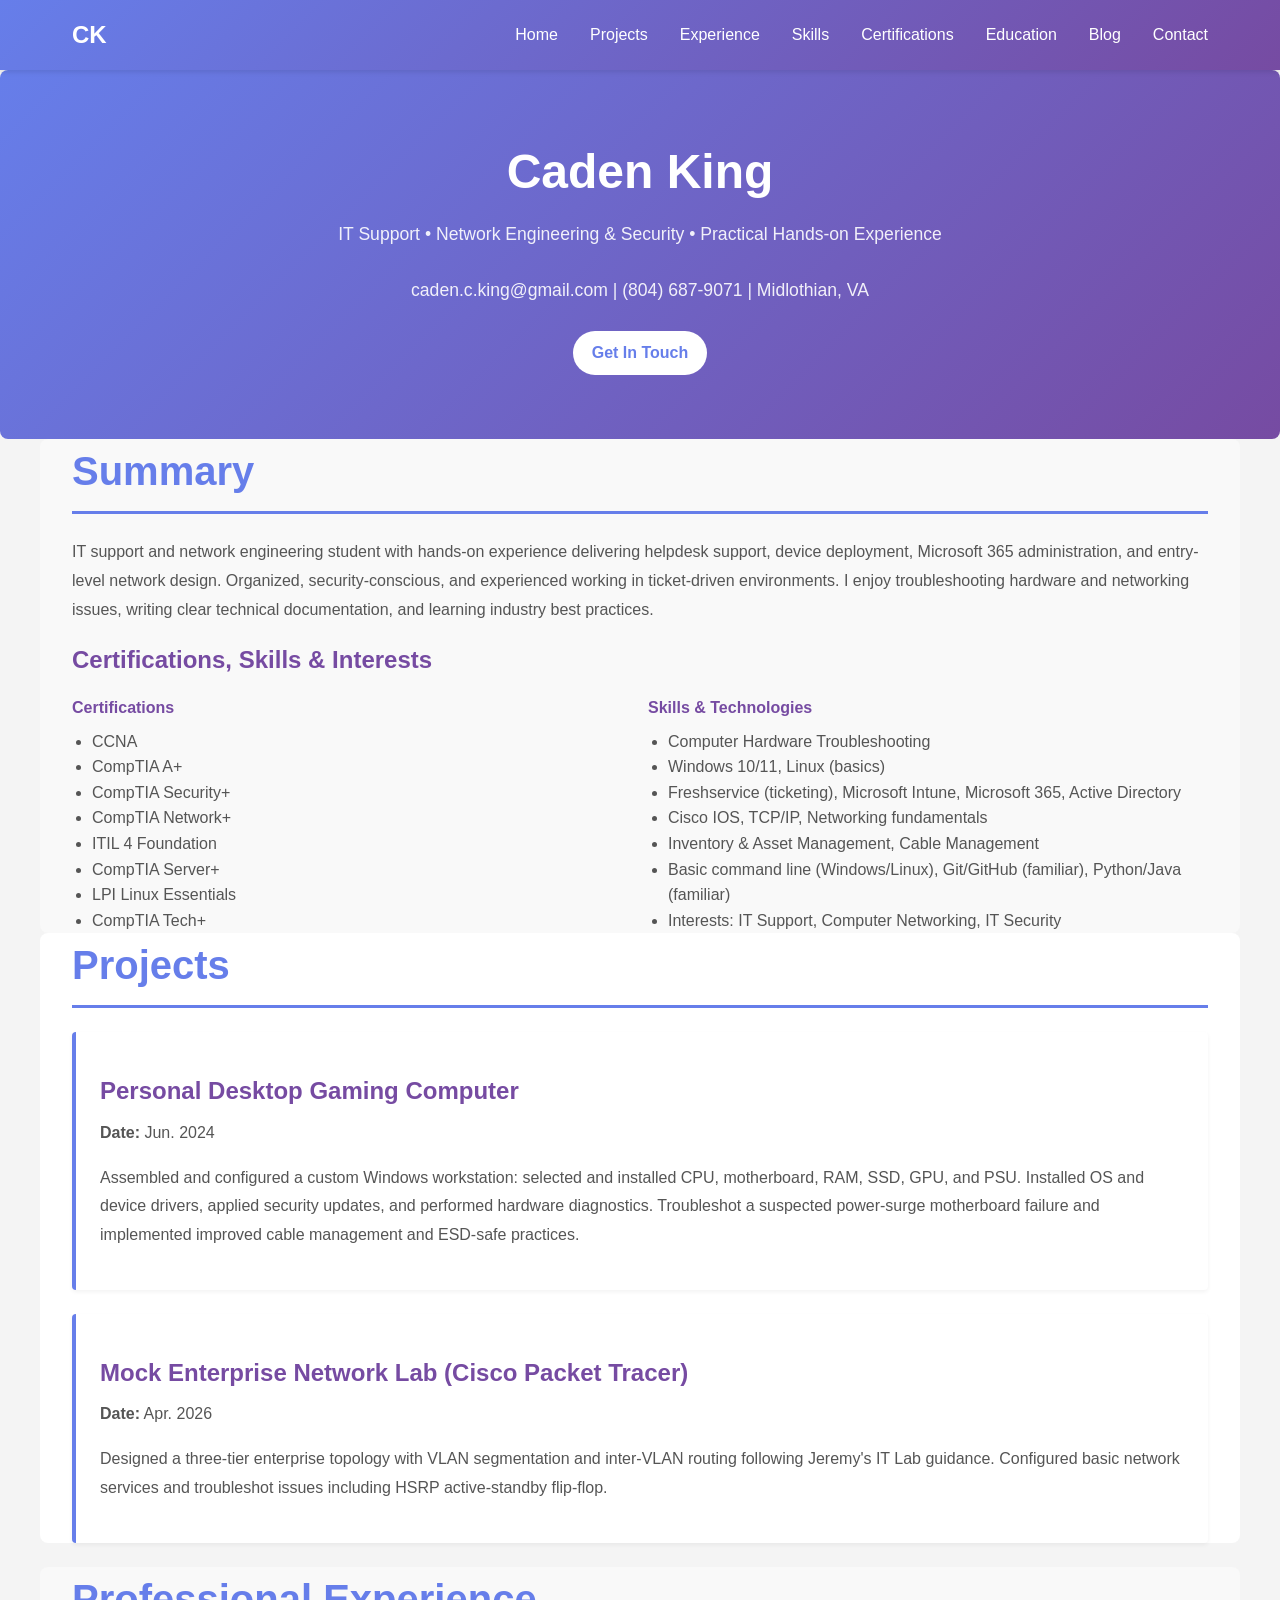
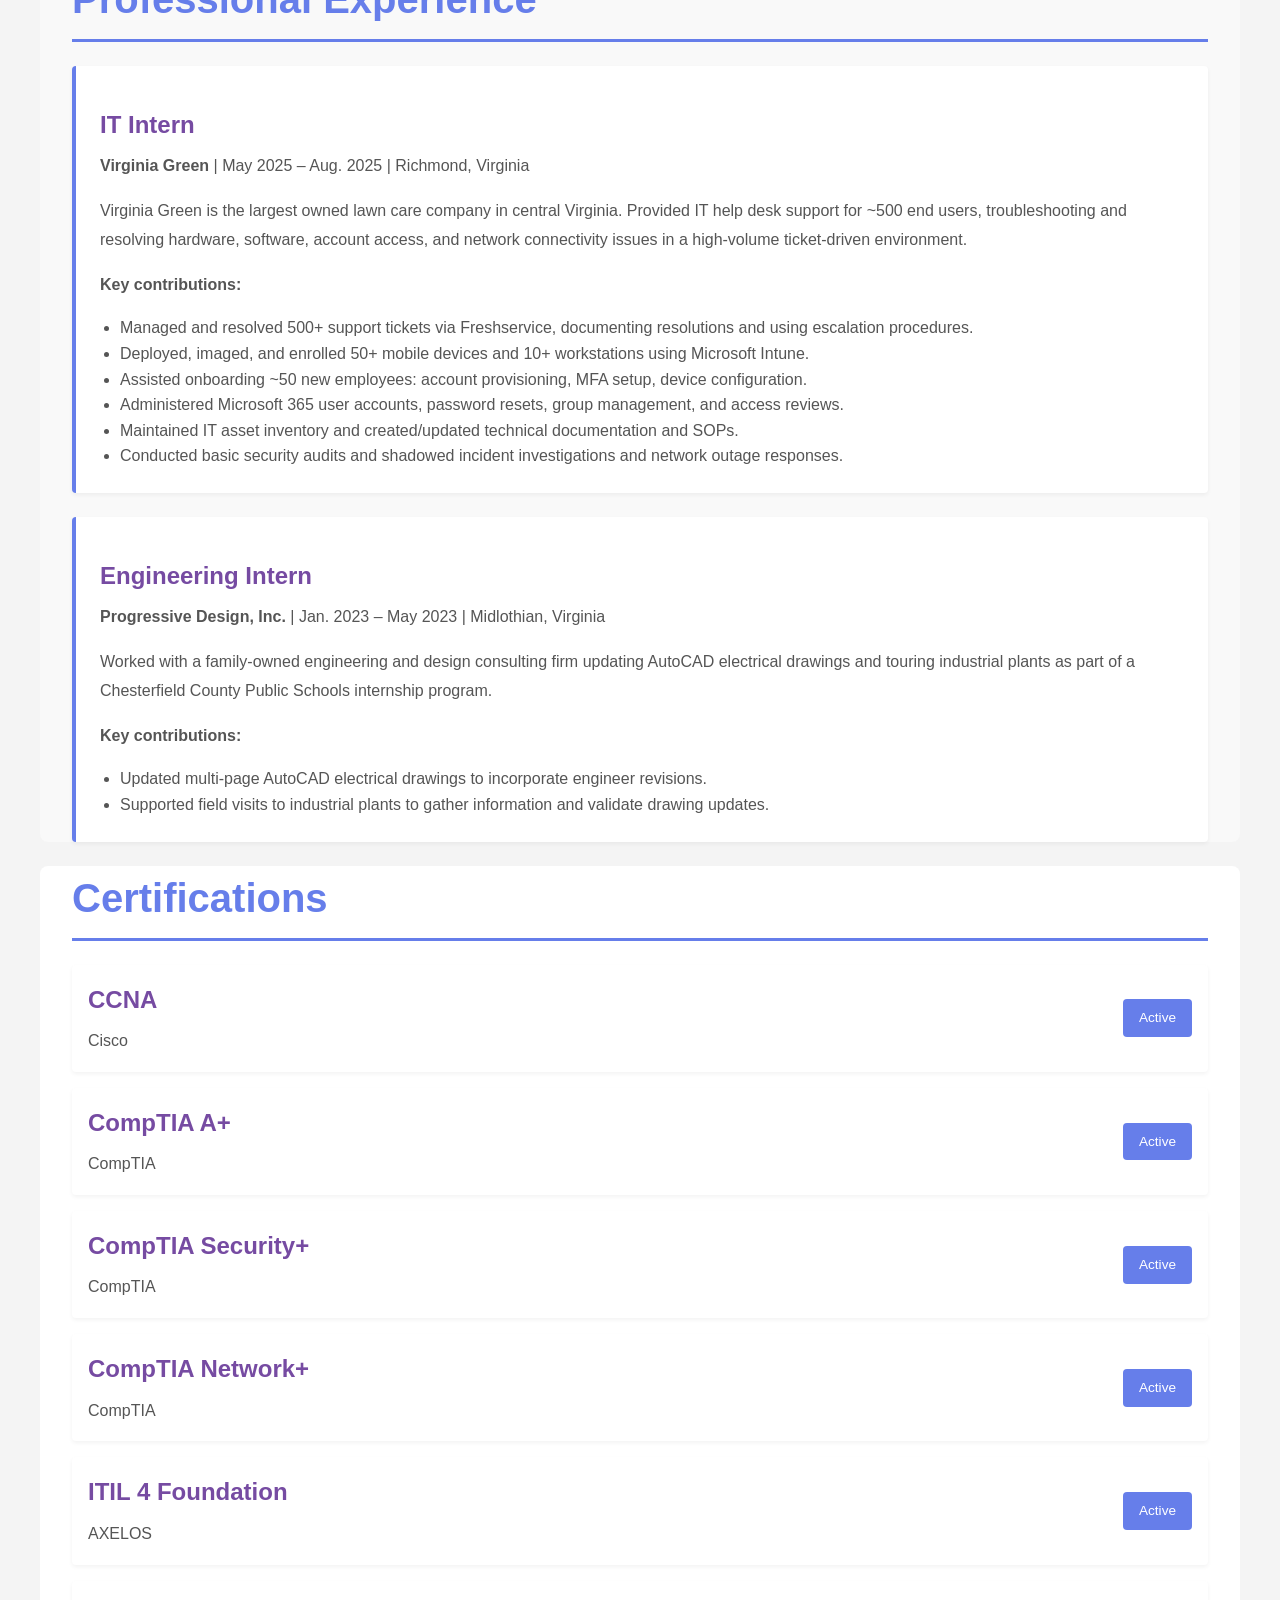
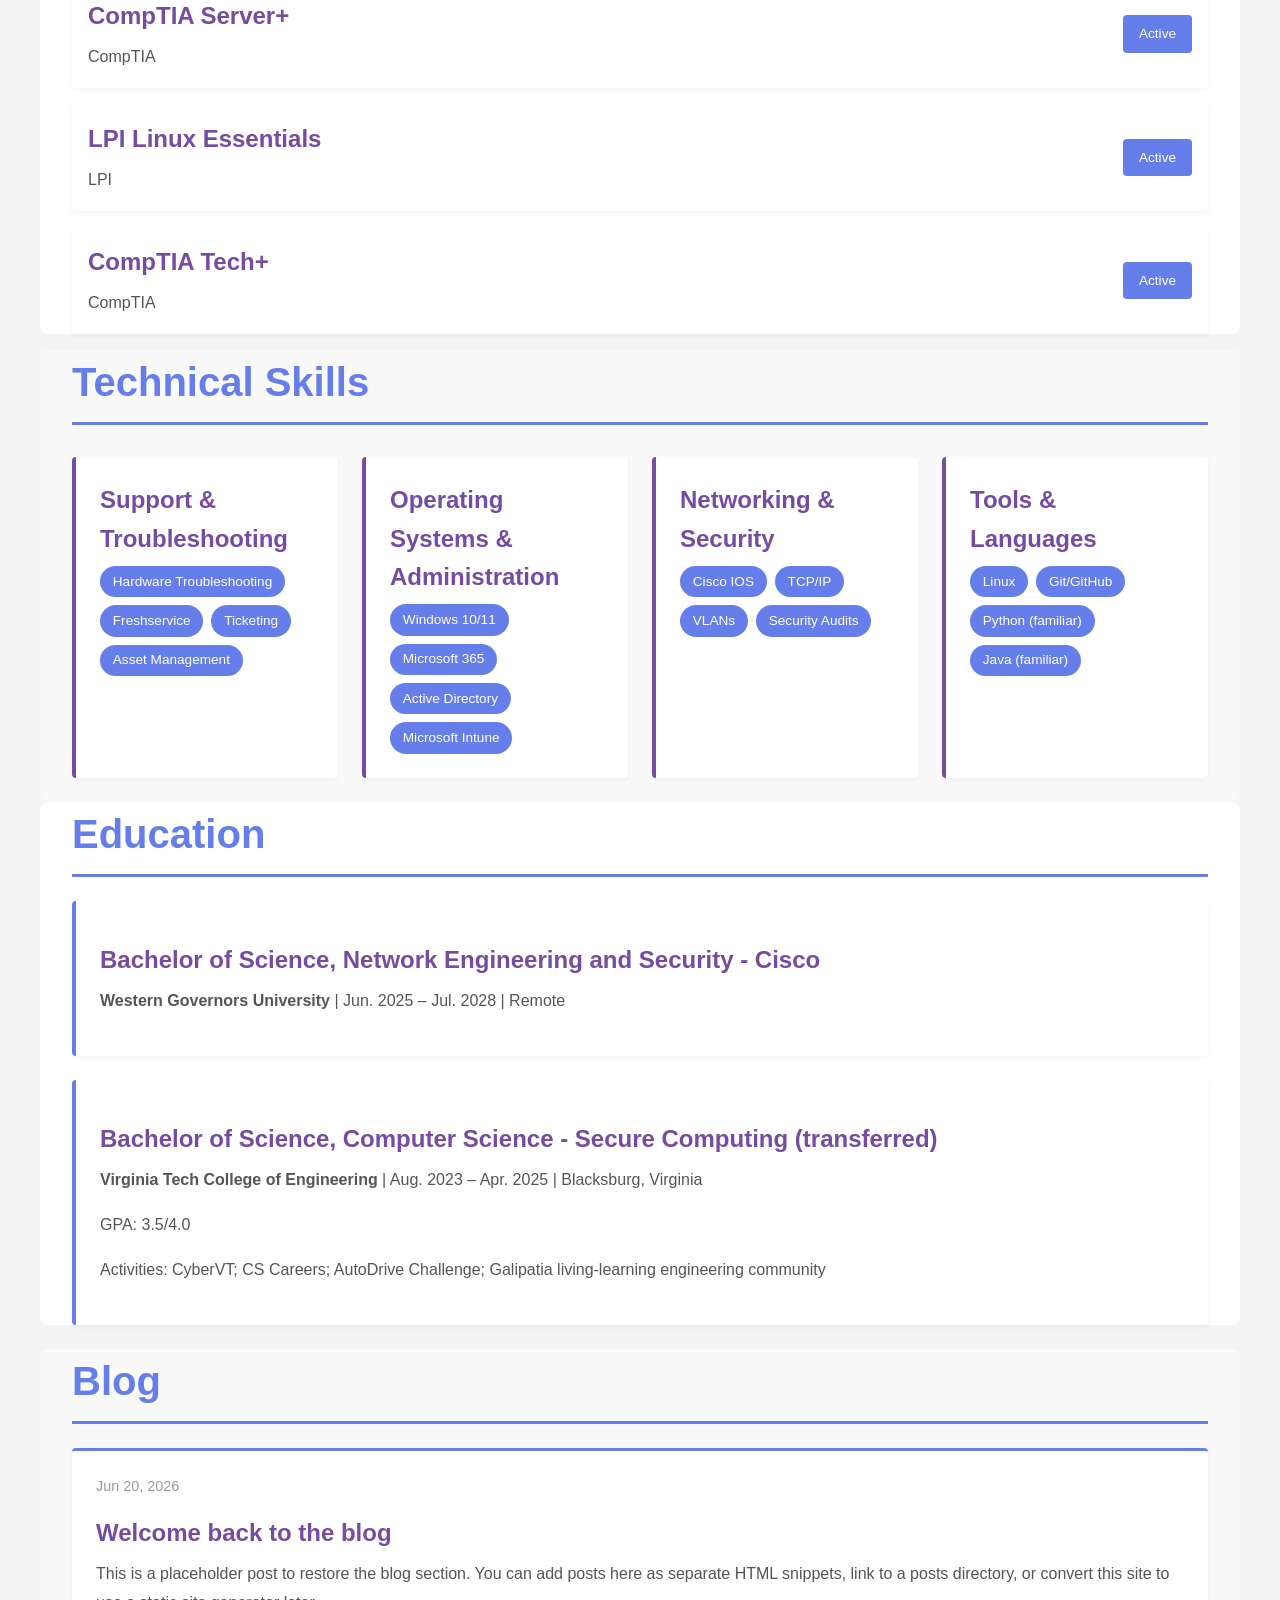
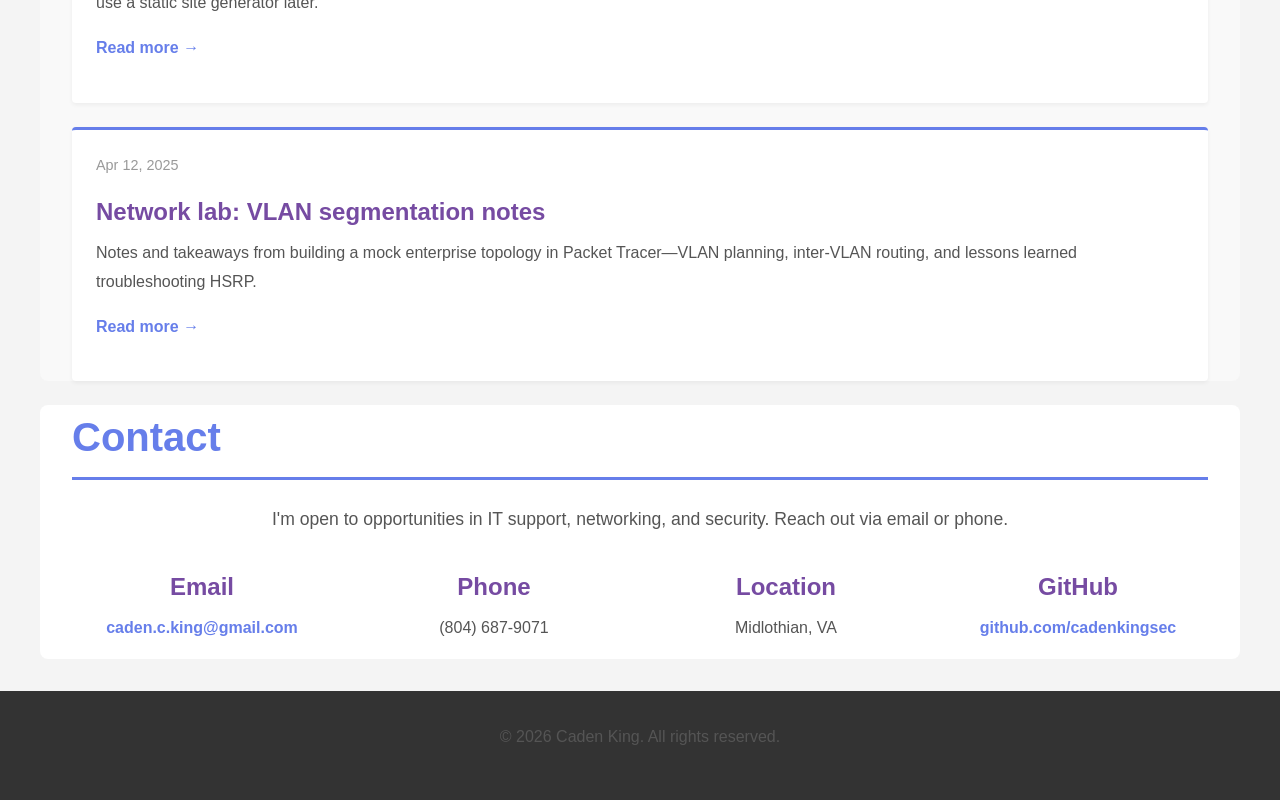
==== commit cad7ef6f: "Fix anchor scrolling (prevent sticky header from covering targets) and add Blog section before Conta" ====
--- a/index.html
+++ b/index.html
@@ -64,11 +64,13 @@
             padding: 0 2rem;
         }
 
+        /* Ensure anchored sections are scrolled into view below the sticky header */
         section {
             padding: 4rem 0;
             background: white;
             margin-bottom: 2rem;
             border-radius: 8px;
+            scroll-margin-top: 6rem; /* prevents header from covering content when linking to anchors */
         }
 
         section:nth-child(even) {
@@ -284,6 +286,7 @@
                 <li><a href="#skills">Skills</a></li>
                 <li><a href="#certifications">Certifications</a></li>
                 <li><a href="#education">Education</a></li>
+                <li><a href="#blog">Blog</a></li>
                 <li><a href="#contact">Contact</a></li>
             </ul>
         </nav>
@@ -537,6 +540,31 @@
             </div>
         </section>
 
+        <!-- Blog Section (added back, placed before Contact) -->
+        <section id="blog" class="container">
+            <h2>Blog</h2>
+
+            <div class="blog-card">
+                <div class="blog-date">Jun 20, 2026</div>
+                <h3>Welcome back to the blog</h3>
+                <p>
+                    This is a placeholder post to restore the blog section. You can add posts here as separate HTML
+                    snippets, link to a posts directory, or convert this site to use a static site generator later.
+                </p>
+                <p><a href="#" style="color:#667eea; text-decoration:none; font-weight:bold;">Read more →</a></p>
+            </div>
+
+            <div class="blog-card">
+                <div class="blog-date">Apr 12, 2025</div>
+                <h3>Network lab: VLAN segmentation notes</h3>
+                <p>
+                    Notes and takeaways from building a mock enterprise topology in Packet Tracer—VLAN planning, inter-VLAN
+                    routing, and lessons learned troubleshooting HSRP.
+                </p>
+                <p><a href="#" style="color:#667eea; text-decoration:none; font-weight:bold;">Read more →</a></p>
+            </div>
+        </section>
+
         <!-- Contact Section -->
         <section id="contact" class="container">
             <h2>Contact</h2>
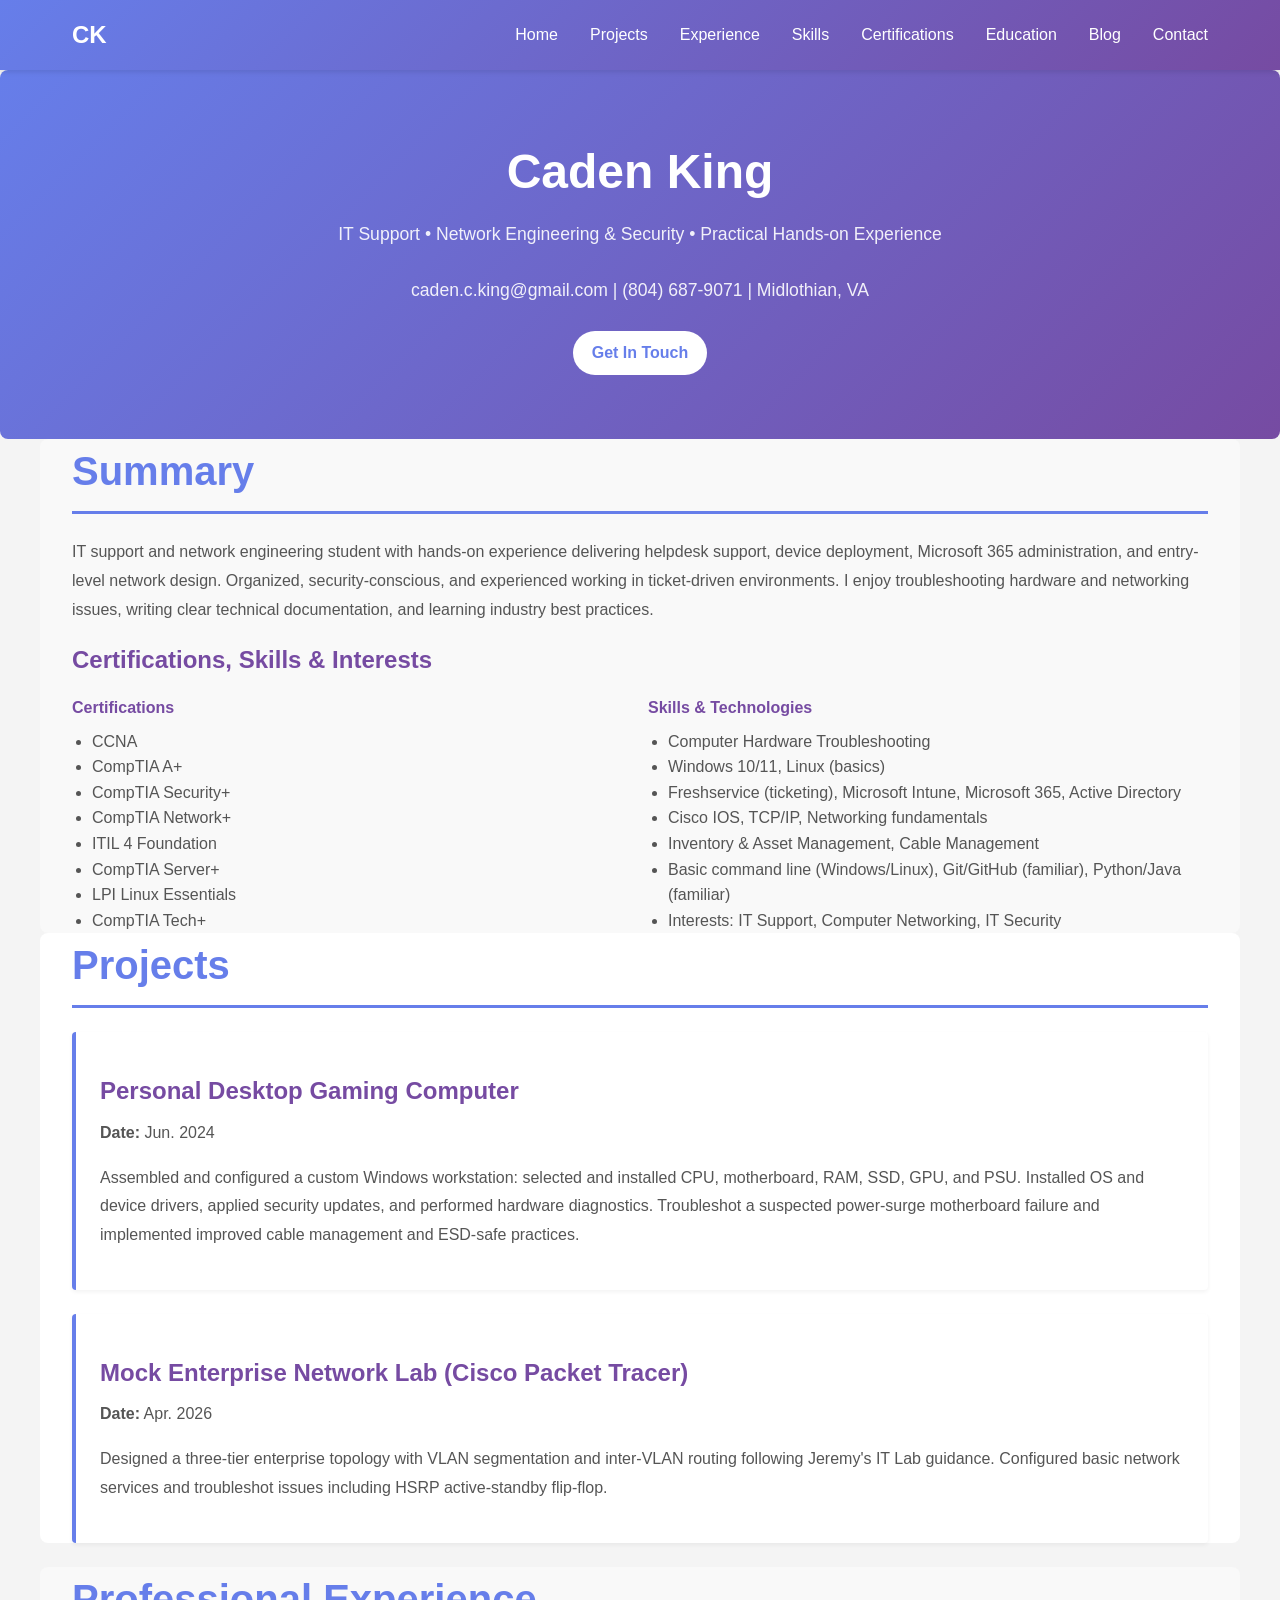
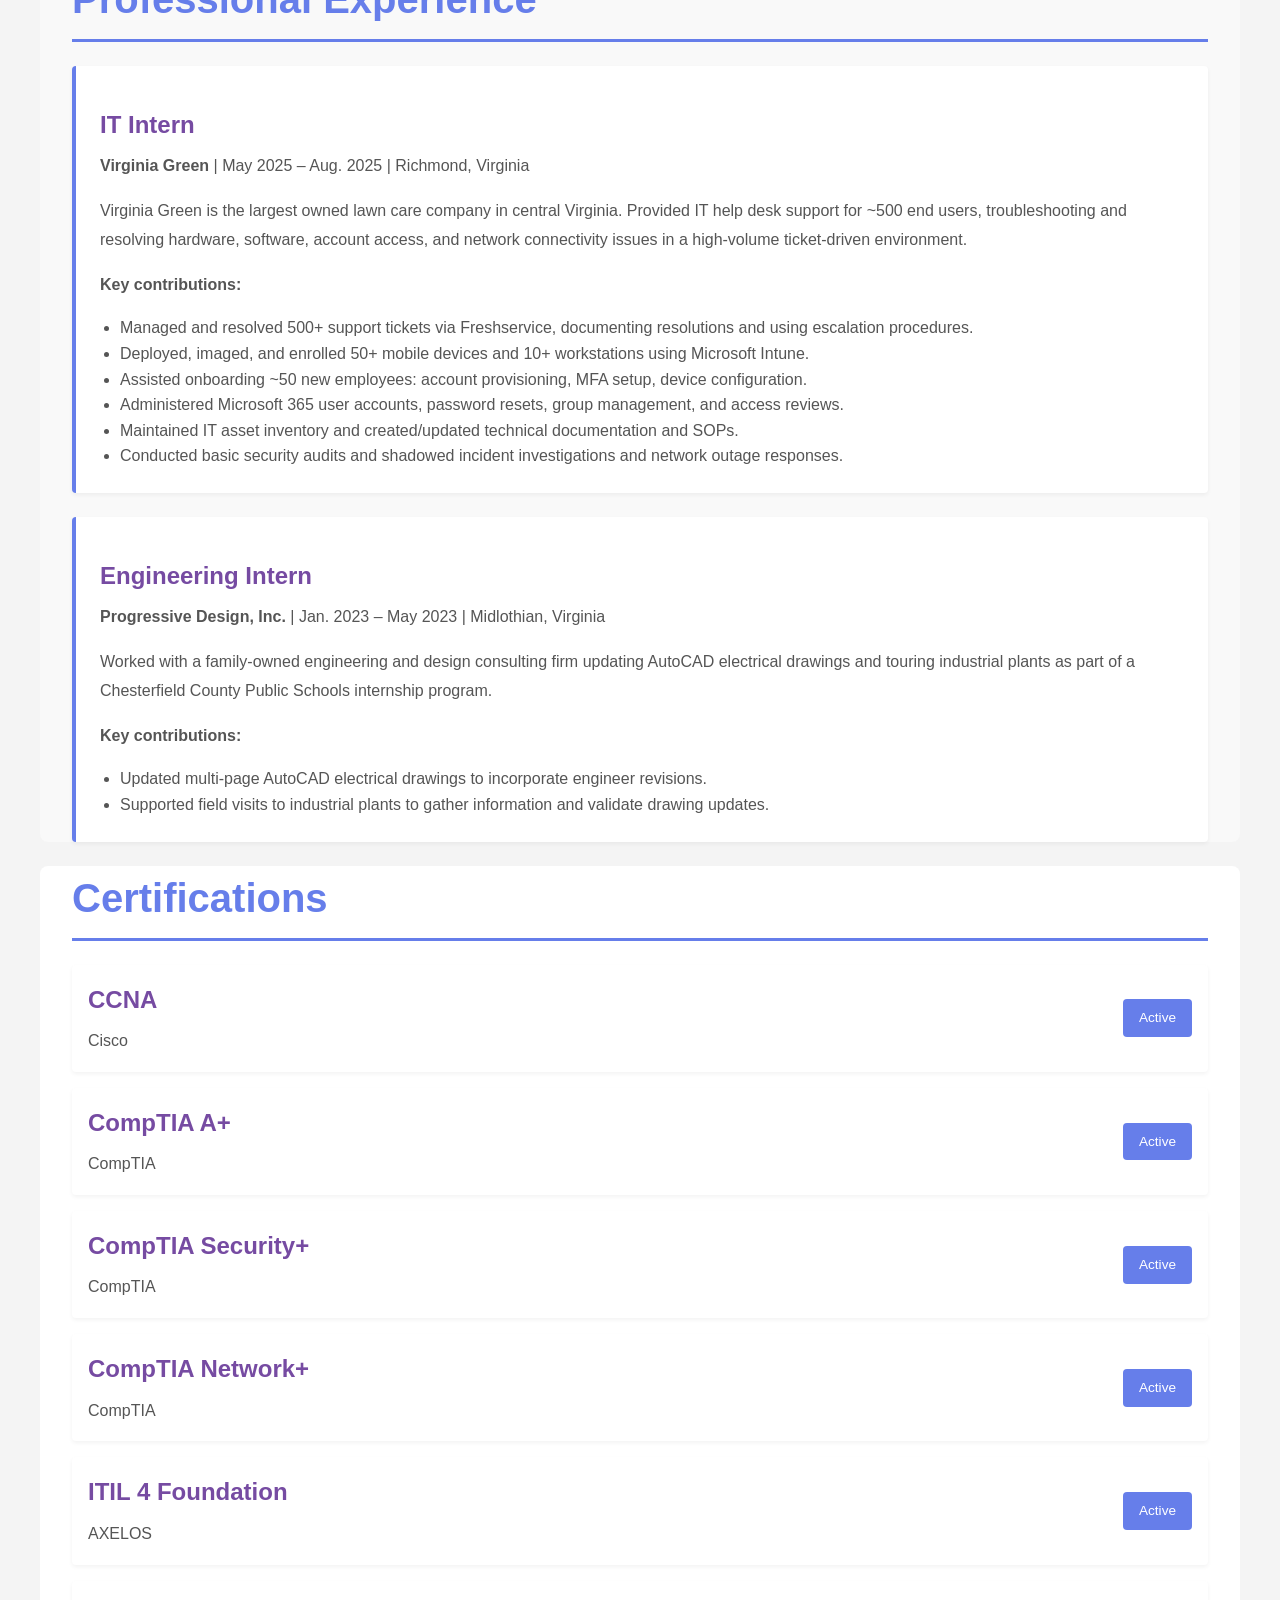
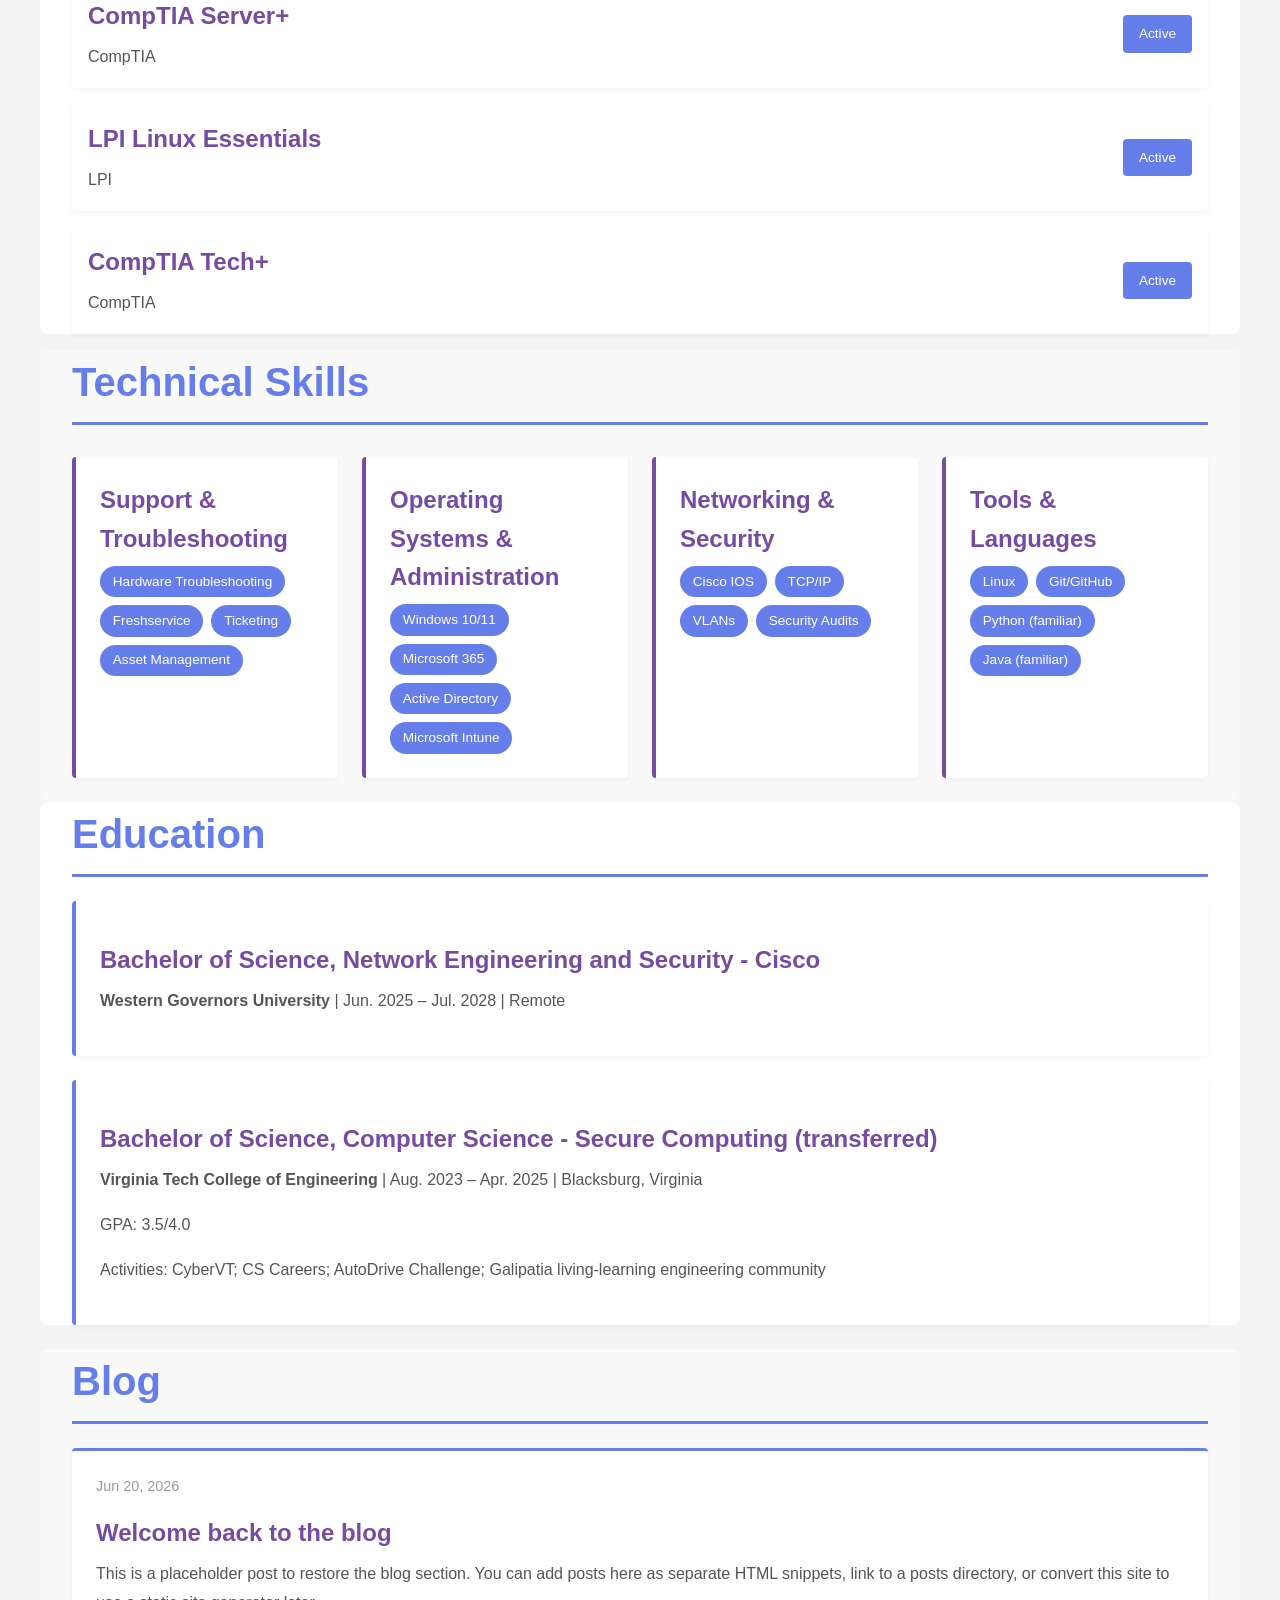
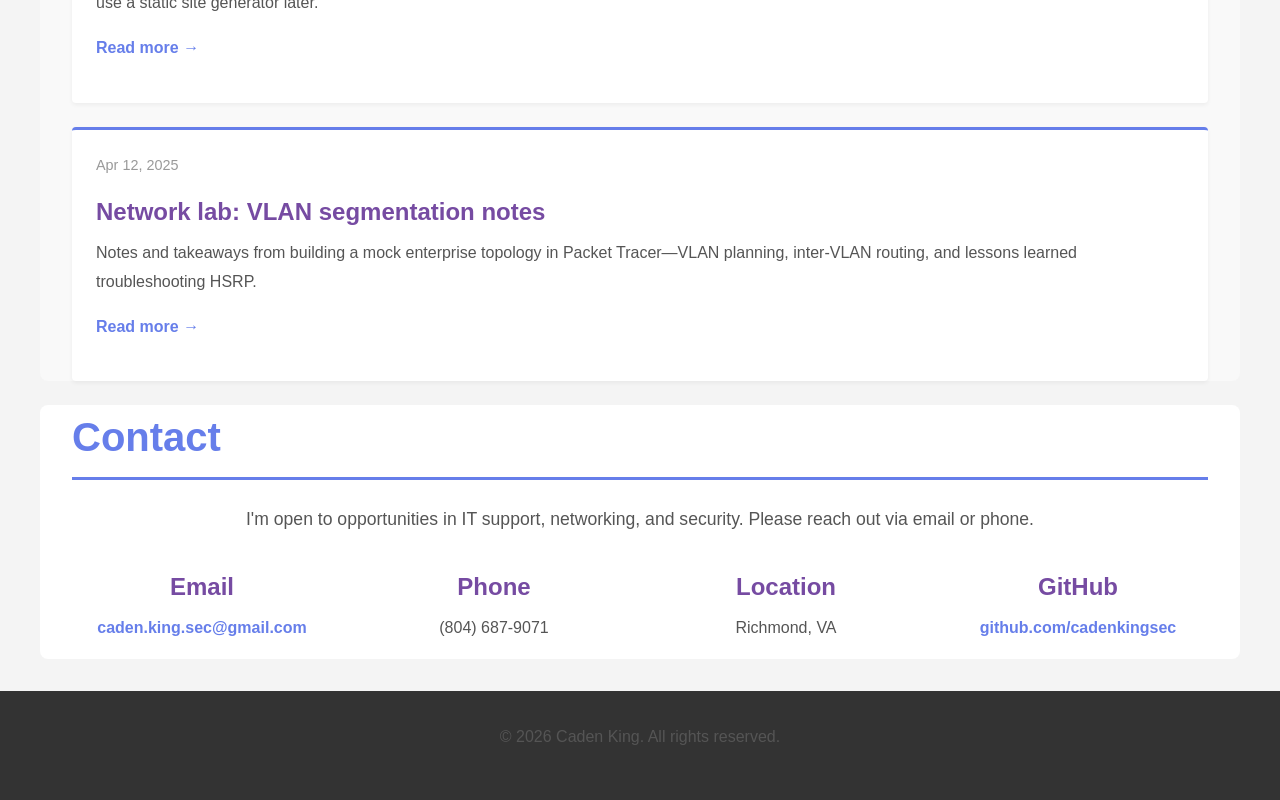
==== commit 9e6f31cb: "Update contact information in index.html" ====
--- a/index.html
+++ b/index.html
@@ -569,13 +569,13 @@
         <section id="contact" class="container">
             <h2>Contact</h2>
             <p style="text-align: center; font-size: 1.1rem;">
-                I'm open to opportunities in IT support, networking, and security. Reach out via email or phone.
+                I'm open to opportunities in IT support, networking, and security. Please reach out via email or phone.
             </p>
 
             <div class="contact-info">
                 <div class="contact-item">
                     <h3>Email</h3>
-                    <p><a href="mailto:caden.c.king@gmail.com">caden.c.king@gmail.com</a></p>
+                    <p><a href="mailto:caden.king.sec@gmail.com">caden.king.sec@gmail.com</a></p>
                 </div>
 
                 <div class="contact-item">
@@ -585,7 +585,7 @@
 
                 <div class="contact-item">
                     <h3>Location</h3>
-                    <p>Midlothian, VA</p>
+                    <p>Richmond, VA</p>
                 </div>
 
                 <div class="contact-item">
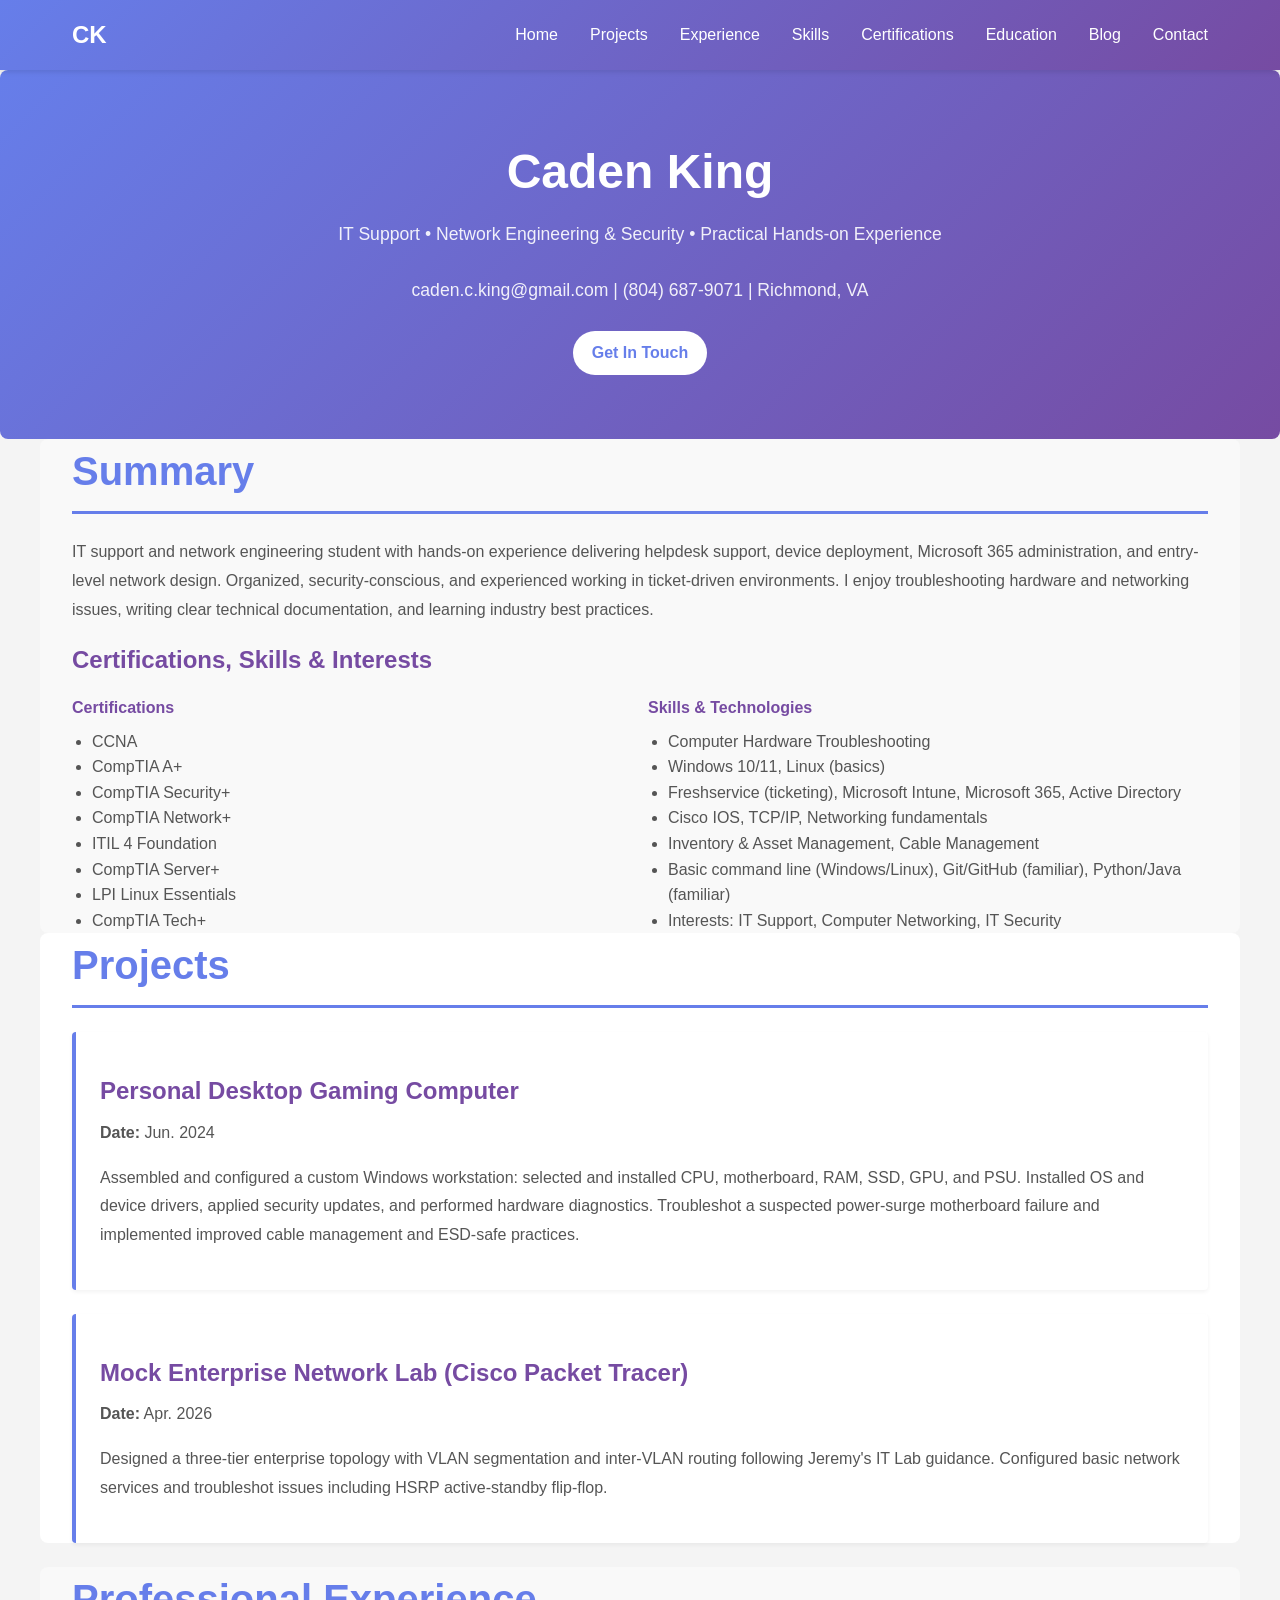
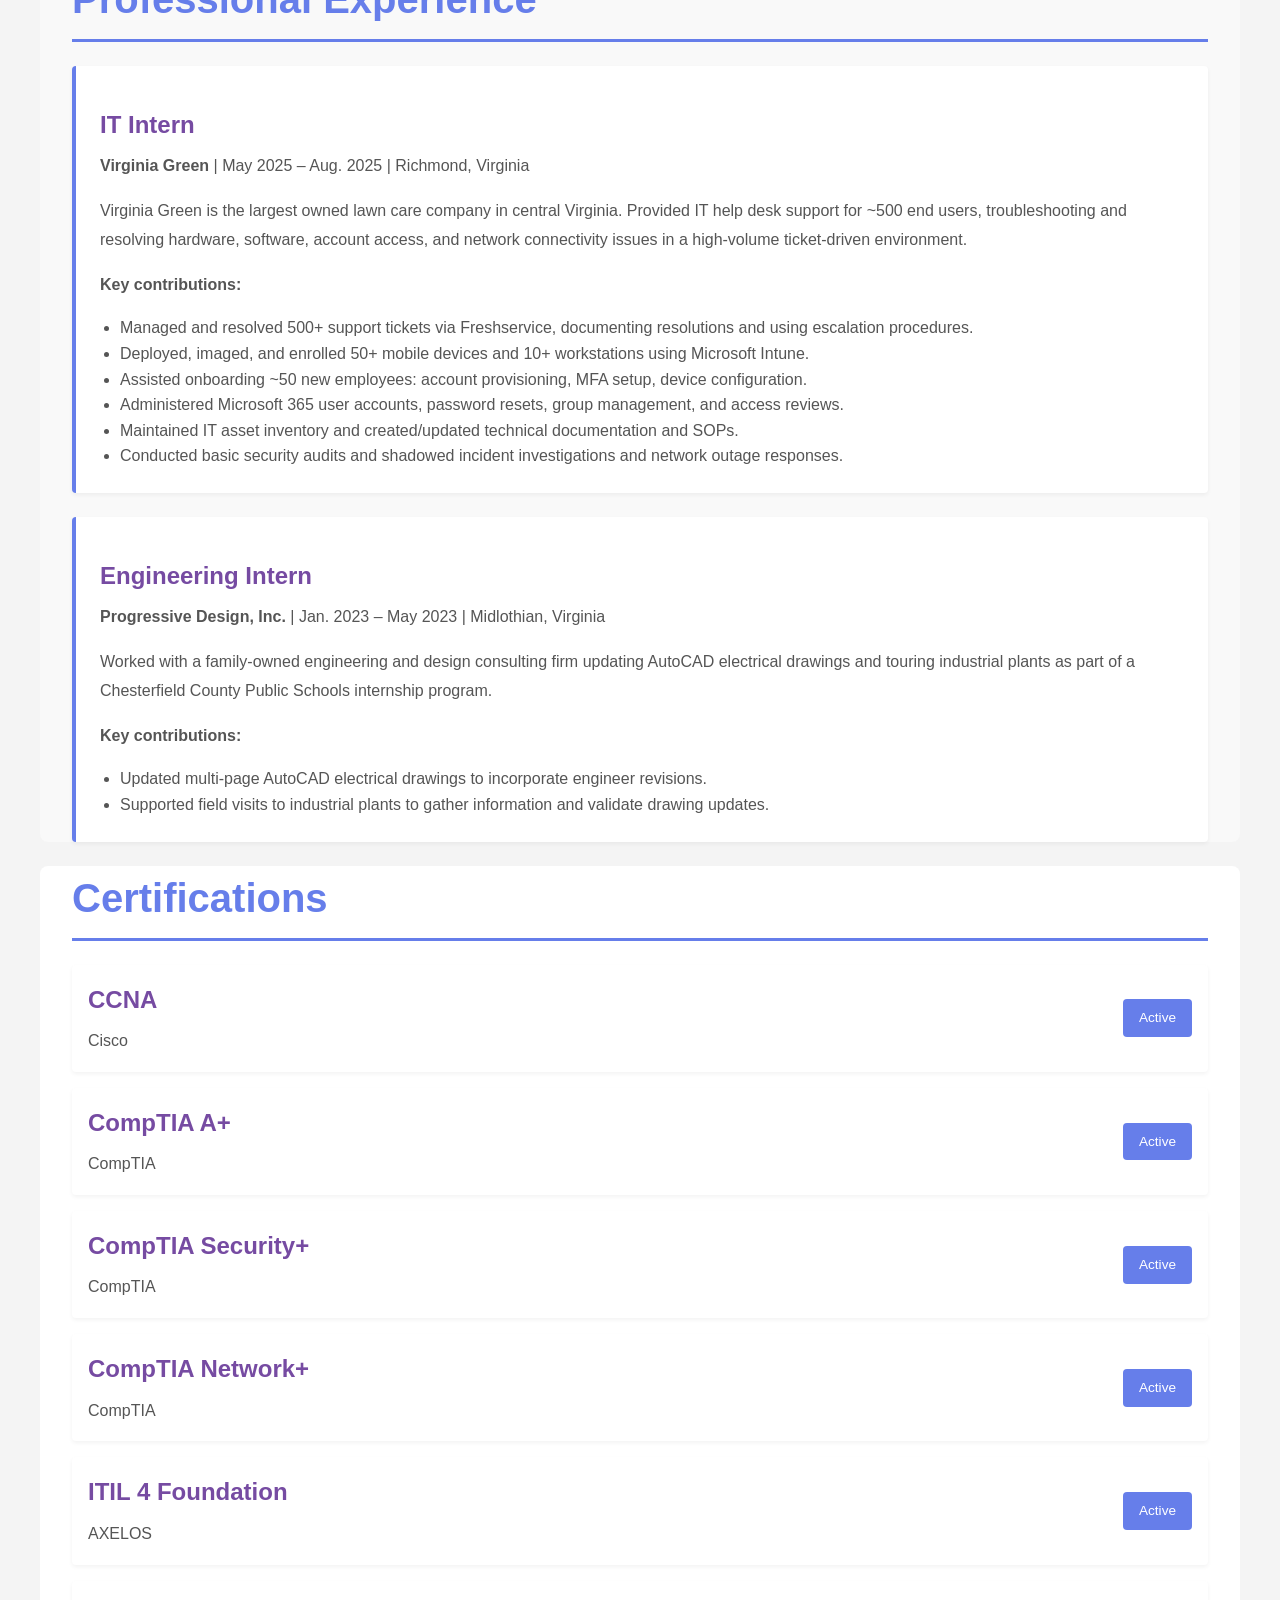
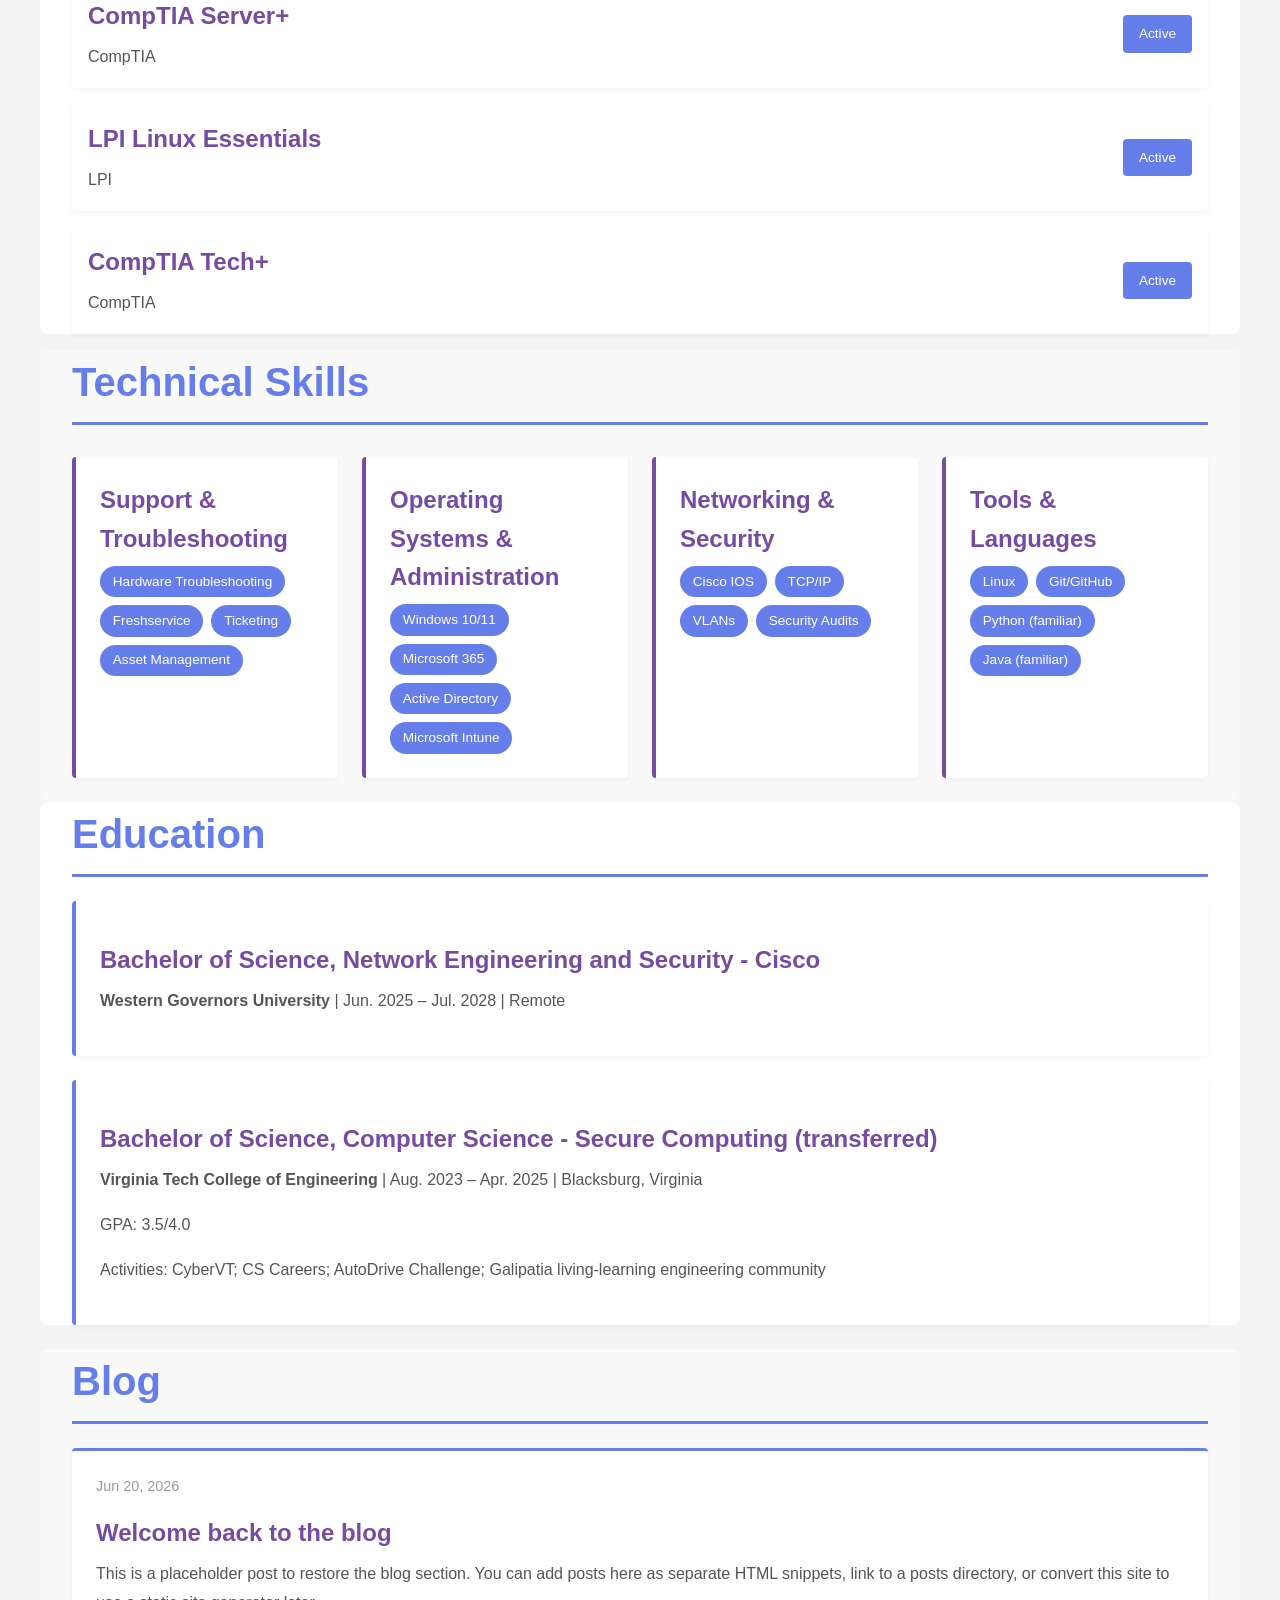
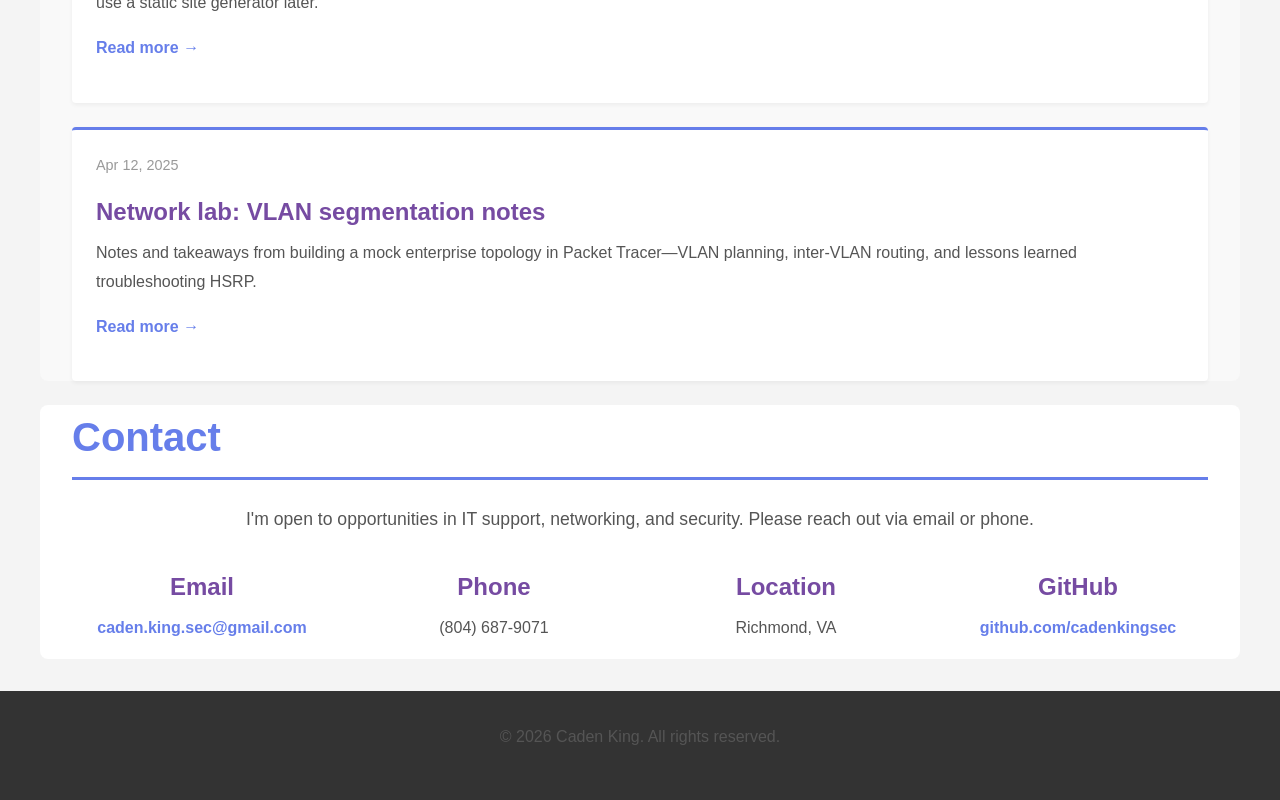
==== commit 0a9c1e9b: "Update location in contact information" ====
--- a/index.html
+++ b/index.html
@@ -297,7 +297,7 @@
         <section id="home" class="hero">
             <h1>Caden King</h1>
             <p>IT Support • Network Engineering & Security • Practical Hands-on Experience</p>
-            <p>caden.c.king@gmail.com | (804) 687-9071 | Midlothian, VA</p>
+            <p>caden.c.king@gmail.com | (804) 687-9071 | Richmond, VA</p>
             <a href="#contact" class="cta-button">Get In Touch</a>
         </section>
 
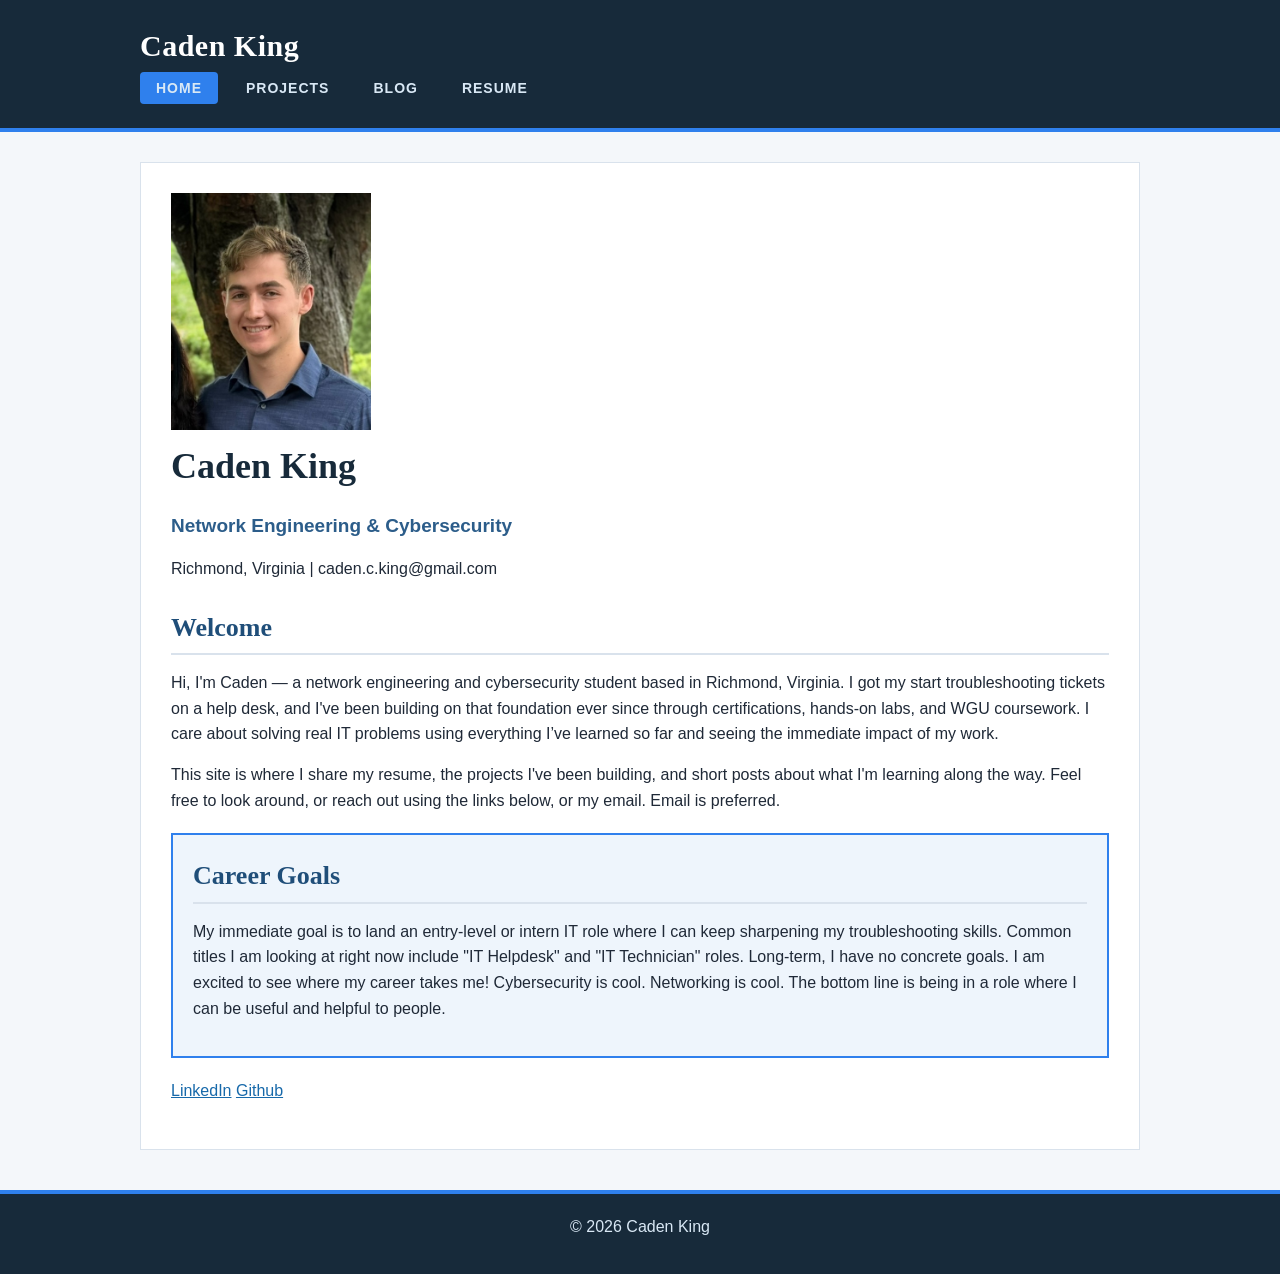
==== commit 530f722b: "change home.html to index.html again" ====
--- a/index.html
+++ b/index.html
@@ -1,603 +1,102 @@
 <!DOCTYPE html>
-<html lang="en">
+<html language="en">
+
 <head>
-    <meta charset="UTF-8">
-    <meta name="viewport" content="width=device-width, initial-scale=1.0">
-    <title>Caden King - IT Support & Network Security</title>
-    <style>
-        * {
-            margin: 0;
-            padding: 0;
-            box-sizing: border-box;
-        }
+    <link rel="stylesheet" href="style.css">
+    <title>Caden King | Home</title>
+</head>
 
-        body {
-            font-family: 'Segoe UI', Tahoma, Geneva, Verdana, sans-serif;
-            line-height: 1.6;
-            color: #333;
-            background-color: #f4f4f4;
-        }
+<body>
 
-        header {
-            background: linear-gradient(135deg, #667eea 0%, #764ba2 100%);
-            color: white;
-            padding: 1rem 0;
-            position: sticky;
-            top: 0;
-            z-index: 100;
-            box-shadow: 0 2px 5px rgba(0,0,0,0.1);
-        }
+    <header>
 
-        nav {
-            max-width: 1200px;
-            margin: 0 auto;
-            display: flex;
-            justify-content: space-between;
-            align-items: center;
-            padding: 0 2rem;
-        }
+        <div class="nav-bar">
+            <a href="index.html" class="site-title">Caden King</a>
+            <button class="nav-toggle" id="nav-toggle" aria-label="Toggle navigation"
+                aria-expanded="false">&#9776;</button>
+        </div>
 
-        .logo {
-            font-size: 1.5rem;
-            font-weight: bold;
-        }
+        <nav id="main-nav">
+            <a href="index.html" aria-current="page">Home</a>
+            <a href="projects.html">Projects</a>
+            <a href="blog.html">Blog</a>
+            <a href="resume.html">Resume</a>
+        </nav>
 
-        nav ul {
-            display: flex;
-            list-style: none;
-            gap: 2rem;
-        }
-
-        nav a {
-            color: white;
-            text-decoration: none;
-            transition: opacity 0.3s;
-        }
-
-        nav a:hover {
-            opacity: 0.8;
-        }
-
-        .container {
-            max-width: 1200px;
-            margin: 0 auto;
-            padding: 0 2rem;
-        }
-
-        /* Ensure anchored sections are scrolled into view below the sticky header */
-        section {
-            padding: 4rem 0;
-            background: white;
-            margin-bottom: 2rem;
-            border-radius: 8px;
-            scroll-margin-top: 6rem; /* prevents header from covering content when linking to anchors */
-        }
-
-        section:nth-child(even) {
-            background: #f9f9f9;
-        }
-
-        h1 {
-            font-size: 3rem;
-            margin-bottom: 1rem;
-            color: #667eea;
-        }
-
-        h2 {
-            font-size: 2.5rem;
-            margin-bottom: 1.5rem;
-            color: #667eea;
-            border-bottom: 3px solid #667eea;
-            padding-bottom: 0.5rem;
-        }
-
-        h3 {
-            font-size: 1.5rem;
-            margin-top: 1rem;
-            margin-bottom: 0.5rem;
-            color: #764ba2;
-        }
-
-        p {
-            margin-bottom: 1rem;
-            line-height: 1.8;
-            color: #555;
-        }
-
-        .hero {
-            background: linear-gradient(135deg, #667eea 0%, #764ba2 100%);
-            color: white;
-            text-align: center;
-            padding: 4rem 2rem;
-            margin-bottom: 0;
-        }
-
-        .hero h1 {
-            color: white;
-            font-size: 3rem;
-            margin-bottom: 0.5rem;
-        }
-
-        .hero p {
-            color: rgba(255,255,255,0.9);
-            font-size: 1.1rem;
-            margin-bottom: 1.5rem;
-        }
-
-        .cta-button {
-            display: inline-block;
-            background: white;
-            color: #667eea;
-            padding: 0.6rem 1.2rem;
-            border-radius: 50px;
-            text-decoration: none;
-            font-weight: bold;
-            transition: transform 0.3s, box-shadow 0.3s;
-        }
-
-        .cta-button:hover {
-            transform: translateY(-2px);
-            box-shadow: 0 5px 15px rgba(0,0,0,0.2);
-        }
-
-        .project-card, .experience-item, .skill-category {
-            background: white;
-            padding: 1.5rem;
-            margin-bottom: 1.5rem;
-            border-left: 4px solid #667eea;
-            border-radius: 4px;
-            box-shadow: 0 2px 4px rgba(0,0,0,0.05);
-        }
-
-        .skills-grid {
-            display: grid;
-            grid-template-columns: repeat(auto-fit, minmax(250px, 1fr));
-            gap: 1.5rem;
-            margin-top: 2rem;
-        }
-
-        .skill-category {
-            border-left: 4px solid #764ba2;
-        }
-
-        .skill-list {
-            display: flex;
-            flex-wrap: wrap;
-            gap: 0.5rem;
-            margin-top: 0.5rem;
-        }
-
-        .skill-badge {
-            background: #667eea;
-            color: white;
-            padding: 0.3rem 0.8rem;
-            border-radius: 20px;
-            font-size: 0.85rem;
-        }
-
-        .education-item {
-            background: white;
-            padding: 1.5rem;
-            margin-bottom: 1.5rem;
-            border-left: 4px solid #667eea;
-            border-radius: 4px;
-            box-shadow: 0 2px 4px rgba(0,0,0,0.05);
-        }
-
-        .certification-item {
-            background: white;
-            padding: 1rem;
-            margin-bottom: 1rem;
-            border-radius: 4px;
-            box-shadow: 0 2px 4px rgba(0,0,0,0.05);
-            display: flex;
-            justify-content: space-between;
-            align-items: center;
-        }
-
-        .certification-badge {
-            background: #667eea;
-            color: white;
-            padding: 0.5rem 1rem;
-            border-radius: 4px;
-            font-size: 0.85rem;
-        }
-
-        .blog-card {
-            background: white;
-            padding: 1.5rem;
-            margin-bottom: 1.5rem;
-            border-radius: 4px;
-            border-top: 3px solid #667eea;
-            box-shadow: 0 2px 4px rgba(0,0,0,0.05);
-        }
-
-        .blog-date {
-            color: #999;
-            font-size: 0.9rem;
-            margin-bottom: 0.5rem;
-        }
-
-        .contact-info {
-            display: grid;
-            grid-template-columns: repeat(auto-fit, minmax(200px, 1fr));
-            gap: 2rem;
-            margin-top: 2rem;
-        }
-
-        .contact-item {
-            text-align: center;
-        }
-
-        .contact-item h3 {
-            margin-top: 0;
-        }
-
-        .contact-item a {
-            color: #667eea;
-            text-decoration: none;
-            font-weight: bold;
-        }
-
-        .contact-item a:hover {
-            text-decoration: underline;
-        }
-
-        footer {
-            background: #333;
-            color: white;
-            text-align: center;
-            padding: 2rem;
-            margin-top: 2rem;
-        }
-
-        @media (max-width: 768px) {
-            nav ul {
-                gap: 1rem;
-                font-size: 0.9rem;
-            }
-
-            h1 {
-                font-size: 2rem;
-            }
-
-            h2 {
-                font-size: 1.8rem;
-            }
-
-            .hero h1 {
-                font-size: 2rem;
-            }
-
-            .hero p {
-                font-size: 1rem;
-            }
-        }
-    </style>
-</head>
-<body>
-    <header>
-        <nav class="container">
-            <div class="logo">CK</div>
-            <ul>
-                <li><a href="#home">Home</a></li>
-                <li><a href="#projects">Projects</a></li>
-                <li><a href="#experience">Experience</a></li>
-                <li><a href="#skills">Skills</a></li>
-                <li><a href="#certifications">Certifications</a></li>
-                <li><a href="#education">Education</a></li>
-                <li><a href="#blog">Blog</a></li>
-                <li><a href="#contact">Contact</a></li>
-            </ul>
-        </nav>
     </header>
 
+    <!-- Main Site Content -->
     <main>
-        <!-- Home/Hero Section -->
-        <section id="home" class="hero">
+
+        <!-- Home Section -->
+        <section id="home">
+            <img src="images/IMG_6850.jpg" alt="Portrait of Caden" width=200px>
+
             <h1>Caden King</h1>
-            <p>IT Support • Network Engineering & Security • Practical Hands-on Experience</p>
-            <p>caden.c.king@gmail.com | (804) 687-9071 | Richmond, VA</p>
-            <a href="#contact" class="cta-button">Get In Touch</a>
-        </section>
 
-        <!-- About/Skills Summary -->
-        <section id="about" class="container">
-            <h2>Summary</h2>
-            <p>
-                IT support and network engineering student with hands-on experience delivering helpdesk support, device
-                deployment, Microsoft 365 administration, and entry-level network design. Organized, security-conscious,
-                and experienced working in ticket-driven environments. I enjoy troubleshooting hardware and networking
-                issues, writing clear technical documentation, and learning industry best practices.
+            <p class="intro-tagline">
+                Network Engineering & Cybersecurity
             </p>
 
-            <h3>Certifications, Skills & Interests</h3>
-            <div style="display:grid; grid-template-columns: 1fr 1fr; gap:1rem; margin-top:1rem;">
-                <div>
-                    <h4 style="margin-bottom:0.5rem; color:#764ba2;">Certifications</h4>
-                    <ul style="margin-left:1.25rem; color:#555;">
-                        <li>CCNA</li>
-                        <li>CompTIA A+</li>
-                        <li>CompTIA Security+</li>
-                        <li>CompTIA Network+</li>
-                        <li>ITIL 4 Foundation</li>
-                        <li>CompTIA Server+</li>
-                        <li>LPI Linux Essentials</li>
-                        <li>CompTIA Tech+</li>
-                    </ul>
-                </div>
-                <div>
-                    <h4 style="margin-bottom:0.5rem; color:#764ba2;">Skills & Technologies</h4>
-                    <ul style="margin-left:1.25rem; color:#555;">
-                        <li>Computer Hardware Troubleshooting</li>
-                        <li>Windows 10/11, Linux (basics)</li>
-                        <li>Freshservice (ticketing), Microsoft Intune, Microsoft 365, Active Directory</li>
-                        <li>Cisco IOS, TCP/IP, Networking fundamentals</li>
-                        <li>Inventory & Asset Management, Cable Management</li>
-                        <li>Basic command line (Windows/Linux), Git/GitHub (familiar), Python/Java (familiar)</li>
-                        <li>Interests: IT Support, Computer Networking, IT Security</li>
-                    </ul>
-                </div>
-            </div>
-        </section>
+            <p>
+                Richmond, Virginia | caden.c.king@gmail.com
+            </p>
 
-        <!-- Projects Section -->
-        <section id="projects" class="container">
-            <h2>Projects</h2>
+            <h2 class="section-title">Welcome</h2>
 
-            <div class="project-card">
-                <h3>Personal Desktop Gaming Computer</h3>
-                <p><strong>Date:</strong> Jun. 2024</p>
+            <p>
+                Hi, I'm Caden — a network engineering and cybersecurity student based in Richmond, Virginia.
+                I got my start troubleshooting tickets on a help desk, and I've been building on that foundation
+                ever since through certifications, hands-on labs, and WGU coursework. I care about solving real IT
+                problems using everything I’ve learned so far and seeing the immediate impact of my work.
+            </p>
+
+            <p>
+                This site is where I share my resume, the projects I've been building, and short posts about
+                what I'm learning along the way. Feel free to look around, or reach out using the links below, or my
+                email. Email is preferred.
+            </p>
+
+            <div id="career-goal">
+                <h2 class="section-title">Career Goals</h2>
                 <p>
-                    Assembled and configured a custom Windows workstation: selected and installed CPU, motherboard, RAM,
-                    SSD, GPU, and PSU. Installed OS and device drivers, applied security updates, and performed hardware
-                    diagnostics. Troubleshot a suspected power-surge motherboard failure and implemented improved cable
-                    management and ESD-safe practices.
+                    My immediate goal is to land an entry-level or intern IT role where I can
+                    keep sharpening my troubleshooting skills. Common titles I am looking at right now include "IT
+                    Helpdesk" and "IT Technician" roles. Long-term, I have no concrete goals. I
+                    am excited to see where my career takes me! Cybersecurity is cool. Networking is cool. The bottom
+                    line
+                    is being in a role where I can be useful and helpful to people.
                 </p>
             </div>
 
-            <div class="project-card">
-                <h3>Mock Enterprise Network Lab (Cisco Packet Tracer)</h3>
-                <p><strong>Date:</strong> Apr. 2026</p>
-                <p>
-                    Designed a three-tier enterprise topology with VLAN segmentation and inter-VLAN routing following
-                    Jeremy's IT Lab guidance. Configured basic network services and troubleshot issues including HSRP
-                    active-standby flip-flop.
-                </p>
-            </div>
+            <p>
+                <a href="https://www.linkedin.com/in/cadenk/" target="_blank">LinkedIn</a>
+                <a href="https://github.com/cadenkingIT" target="_blank">Github</a>
+            </p>
         </section>
 
-        <!-- Experience Section -->
-        <section id="experience" class="container">
-            <h2>Professional Experience</h2>
-
-            <div class="experience-item">
-                <h3>IT Intern</h3>
-                <p><strong>Virginia Green</strong> | May 2025 – Aug. 2025 | Richmond, Virginia</p>
-                <p>
-                    Virginia Green is the largest owned lawn care company in central Virginia. Provided IT help desk
-                    support for ~500 end users, troubleshooting and resolving hardware, software, account access, and
-                    network connectivity issues in a high-volume ticket-driven environment.
-                </p>
-                <p><strong>Key contributions:</strong></p>
-                <ul style="margin-left:1.25rem; color:#555;">
-                    <li>Managed and resolved 500+ support tickets via Freshservice, documenting resolutions and using
-                        escalation procedures.</li>
-                    <li>Deployed, imaged, and enrolled 50+ mobile devices and 10+ workstations using Microsoft Intune.</li>
-                    <li>Assisted onboarding ~50 new employees: account provisioning, MFA setup, device configuration.</li>
-                    <li>Administered Microsoft 365 user accounts, password resets, group management, and access reviews.</li>
-                    <li>Maintained IT asset inventory and created/updated technical documentation and SOPs.</li>
-                    <li>Conducted basic security audits and shadowed incident investigations and network outage responses.</li>
-                </ul>
-            </div>
-
-            <div class="experience-item">
-                <h3>Engineering Intern</h3>
-                <p><strong>Progressive Design, Inc.</strong> | Jan. 2023 – May 2023 | Midlothian, Virginia</p>
-                <p>
-                    Worked with a family-owned engineering and design consulting firm updating AutoCAD electrical
-                    drawings and touring industrial plants as part of a Chesterfield County Public Schools internship
-                    program.
-                </p>
-                <p><strong>Key contributions:</strong></p>
-                <ul style="margin-left:1.25rem; color:#555;">
-                    <li>Updated multi-page AutoCAD electrical drawings to incorporate engineer revisions.</li>
-                    <li>Supported field visits to industrial plants to gather information and validate drawing updates.</li>
-                </ul>
-            </div>
-        </section>
-
-        <!-- Certifications Section -->
-        <section id="certifications" class="container">
-            <h2>Certifications</h2>
-
-            <div class="certification-item">
-                <div>
-                    <h3 style="margin-top: 0;">CCNA</h3>
-                    <p style="margin:0;">Cisco</p>
-                </div>
-                <span class="certification-badge">Active</span>
-            </div>
-
-            <div class="certification-item">
-                <div>
-                    <h3 style="margin-top: 0;">CompTIA A+</h3>
-                    <p style="margin:0;">CompTIA</p>
-                </div>
-                <span class="certification-badge">Active</span>
-            </div>
-
-            <div class="certification-item">
-                <div>
-                    <h3 style="margin-top: 0;">CompTIA Security+</h3>
-                    <p style="margin:0;">CompTIA</p>
-                </div>
-                <span class="certification-badge">Active</span>
-            </div>
-
-            <div class="certification-item">
-                <div>
-                    <h3 style="margin-top: 0;">CompTIA Network+</h3>
-                    <p style="margin:0;">CompTIA</p>
-                </div>
-                <span class="certification-badge">Active</span>
-            </div>
-
-            <div class="certification-item">
-                <div>
-                    <h3 style="margin-top: 0;">ITIL 4 Foundation</h3>
-                    <p style="margin:0;">AXELOS</p>
-                </div>
-                <span class="certification-badge">Active</span>
-            </div>
-
-            <div class="certification-item">
-                <div>
-                    <h3 style="margin-top: 0;">CompTIA Server+</h3>
-                    <p style="margin:0;">CompTIA</p>
-                </div>
-                <span class="certification-badge">Active</span>
-            </div>
-
-            <div class="certification-item">
-                <div>
-                    <h3 style="margin-top: 0;">LPI Linux Essentials</h3>
-                    <p style="margin:0;">LPI</p>
-                </div>
-                <span class="certification-badge">Active</span>
-            </div>
-
-            <div class="certification-item">
-                <div>
-                    <h3 style="margin-top: 0;">CompTIA Tech+</h3>
-                    <p style="margin:0;">CompTIA</p>
-                </div>
-                <span class="certification-badge">Active</span>
-            </div>
-        </section>
-
-        <!-- Skills Section -->
-        <section id="skills" class="container">
-            <h2>Technical Skills</h2>
-
-            <div class="skills-grid">
-                <div class="skill-category">
-                    <h3 style="margin-top: 0;">Support & Troubleshooting</h3>
-                    <div class="skill-list">
-                        <span class="skill-badge">Hardware Troubleshooting</span>
-                        <span class="skill-badge">Freshservice</span>
-                        <span class="skill-badge">Ticketing</span>
-                        <span class="skill-badge">Asset Management</span>
-                    </div>
-                </div>
-
-                <div class="skill-category">
-                    <h3 style="margin-top: 0;">Operating Systems & Administration</h3>
-                    <div class="skill-list">
-                        <span class="skill-badge">Windows 10/11</span>
-                        <span class="skill-badge">Microsoft 365</span>
-                        <span class="skill-badge">Active Directory</span>
-                        <span class="skill-badge">Microsoft Intune</span>
-                    </div>
-                </div>
-
-                <div class="skill-category">
-                    <h3 style="margin-top: 0;">Networking & Security</h3>
-                    <div class="skill-list">
-                        <span class="skill-badge">Cisco IOS</span>
-                        <span class="skill-badge">TCP/IP</span>
-                        <span class="skill-badge">VLANs</span>
-                        <span class="skill-badge">Security Audits</span>
-                    </div>
-                </div>
-
-                <div class="skill-category">
-                    <h3 style="margin-top: 0;">Tools & Languages</h3>
-                    <div class="skill-list">
-                        <span class="skill-badge">Linux</span>
-                        <span class="skill-badge">Git/GitHub</span>
-                        <span class="skill-badge">Python (familiar)</span>
-                        <span class="skill-badge">Java (familiar)</span>
-                    </div>
-                </div>
-            </div>
-        </section>
-
-        <!-- Education Section -->
-        <section id="education" class="container">
-            <h2>Education</h2>
-
-            <div class="education-item">
-                <h3>Bachelor of Science, Network Engineering and Security - Cisco</h3>
-                <p><strong>Western Governors University</strong> | Jun. 2025 – Jul. 2028 | Remote</p>
-            </div>
-
-            <div class="education-item">
-                <h3>Bachelor of Science, Computer Science - Secure Computing (transferred)</h3>
-                <p><strong>Virginia Tech College of Engineering</strong> | Aug. 2023 – Apr. 2025 | Blacksburg, Virginia</p>
-                <p>GPA: 3.5/4.0</p>
-                <p>Activities: CyberVT; CS Careers; AutoDrive Challenge; Galipatia living-learning engineering community</p>
-            </div>
-        </section>
-
-        <!-- Blog Section (added back, placed before Contact) -->
-        <section id="blog" class="container">
-            <h2>Blog</h2>
-
-            <div class="blog-card">
-                <div class="blog-date">Jun 20, 2026</div>
-                <h3>Welcome back to the blog</h3>
-                <p>
-                    This is a placeholder post to restore the blog section. You can add posts here as separate HTML
-                    snippets, link to a posts directory, or convert this site to use a static site generator later.
-                </p>
-                <p><a href="#" style="color:#667eea; text-decoration:none; font-weight:bold;">Read more →</a></p>
-            </div>
-
-            <div class="blog-card">
-                <div class="blog-date">Apr 12, 2025</div>
-                <h3>Network lab: VLAN segmentation notes</h3>
-                <p>
-                    Notes and takeaways from building a mock enterprise topology in Packet Tracer—VLAN planning, inter-VLAN
-                    routing, and lessons learned troubleshooting HSRP.
-                </p>
-                <p><a href="#" style="color:#667eea; text-decoration:none; font-weight:bold;">Read more →</a></p>
-            </div>
-        </section>
-
-        <!-- Contact Section -->
-        <section id="contact" class="container">
-            <h2>Contact</h2>
-            <p style="text-align: center; font-size: 1.1rem;">
-                I'm open to opportunities in IT support, networking, and security. Please reach out via email or phone.
-            </p>
-
-            <div class="contact-info">
-                <div class="contact-item">
-                    <h3>Email</h3>
-                    <p><a href="mailto:caden.king.sec@gmail.com">caden.king.sec@gmail.com</a></p>
-                </div>
-
-                <div class="contact-item">
-                    <h3>Phone</h3>
-                    <p>(804) 687-9071</p>
-                </div>
-
-                <div class="contact-item">
-                    <h3>Location</h3>
-                    <p>Richmond, VA</p>
-                </div>
-
-                <div class="contact-item">
-                    <h3>GitHub</h3>
-                    <p><a href="https://github.com/cadenkingsec">github.com/cadenkingsec</a></p>
-                </div>
-            </div>
-        </section>
     </main>
 
     <footer>
-        <p>&copy; 2026 Caden King. All rights reserved.</p>
+        <p>&copy; 2026 Caden King</p>
     </footer>
+
+    <script>
+
+        // Mobile navigation toggle
+        const navToggle = document.getElementById("nav-toggle");
+        const mainNav = document.getElementById("main-nav");
+
+        navToggle.addEventListener("click", function () {
+            const isOpen = mainNav.classList.toggle("open");
+            navToggle.setAttribute("aria-expanded", isOpen);
+        });
+
+        // Write an appropiate message to the console
+        console.log("Caden's home page loaded successfully.");
+
+    </script>
+
 </body>
-</html>
+
+</html>
--- a/style.css
+++ b/style.css
@@ -0,0 +1,481 @@
+/*
+    --- Universal Selector ---
+*/
+* {
+    padding: 0;
+    margin: 0;
+    box-sizing: border-box;
+}
+
+/*
+    --- Element Selectors ---
+*/
+body {
+    font-family: Times New Roman, Arial, sans-serif;
+    font-size: 16px;
+    line-height: 1.6;
+    color: #1f2937;
+    background-color: #f4f7fa;
+    margin: 0;
+}
+
+header {
+    background-color: #172a3a;
+    color: white;
+    padding: 22px 40px;
+    border-bottom: 4px solid #2f80ed;
+}
+
+main {
+    max-width: 1000px;
+    margin: 30px auto;
+    padding: 30px;
+    background-color: white;
+    border: 1px solid #d9e2ec;
+}
+
+/* Headings */
+h1 {
+    font-family: Georgia, "Times New Roman", serif;
+    font-size: 36px;
+    color: #172a3a;
+    margin-bottom: 15px;
+}
+
+h2 {
+    font-size: 26px;
+    color: #1f4e79;
+    margin-top: 25px;
+    margin-bottom: 10px;
+}
+
+h3 {
+    font-size: 20px;
+    color: #2c5d8a;
+    margin-top: 20px;
+    margin-bottom: 8px;
+}
+
+/* Paragraphs */
+p {
+    font-family: Helvetica, "Times New Roman", sans-serif;
+    margin-bottom: 15px;
+}
+
+/* Links */
+a {
+    color: #1769aa;
+}
+
+/*
+    --- Class Selector ---
+*/
+.section-title {
+    color: #1f4e79;
+    border-bottom: 2px solid #d9e2ec;
+    padding-bottom: 5px;
+    margin-bottom: 15px;
+}
+
+/*
+    --- ID Selector ---
+*/
+#career-goal {
+    background-color: #eef5fc;
+    border: 2px solid #2f80ed;
+    padding: 20px;
+    margin: 20px 0;
+}
+
+#career-goal h2 {
+    margin-top: 0;
+}
+
+/*
+    --- Descendant Selectors ---
+*/
+
+/*
+    Navigation Links Inside the Header
+*/
+header nav a {
+    color: #d9e8f5;
+    font-family: Helvetica, Arial, sans-serif;
+    font-size: 14px;
+    font-weight: bold;
+    letter-spacing: 1px;
+    text-transform: uppercase;
+    text-decoration: none;
+    margin-right: 8px;
+    border-radius: 4px;
+    padding: 8px 16px;
+    transition: background-color 0.15s ease, color 0.15s ease;
+}
+
+/* Lists inside the main content */
+main ul li,
+main ol li {
+    margin-bottom: 8px;
+}
+
+/*
+    Pseudo-Class Selectors
+*/
+
+/* Navigation hover effect */
+nav a:hover {
+    color: white;
+    background-color: #2f80ed;
+}
+
+/* Currently active page in the navigation */
+nav a[aria-current="page"] {
+    background-color: #2f80ed;
+    font-weight: bold;
+}
+
+/* General link hover effect */
+main a:hover {
+    color: #0b4f8a;
+    text-decoration: underline;
+}
+
+/* 
+    --- List Styling ---
+*/
+
+ul {
+    list-style-type: square;
+    margin-left: 25px;
+    margin-bottom: 20px;
+}
+
+/*
+    --- Navigation Styling ---
+*/
+nav {
+    margin-top: 12px;
+    padding: 5px 0;
+}
+
+/*
+    --- Footer Styling ---
+*/
+footer {
+    background-color: #172a3a;
+    color: #d9e8f5;
+    text-align: center;
+    padding: 20px;
+    margin-top: 40px;
+    border-top: 4px solid #2f80ed;
+}
+
+/*
+    --- Form Styling ---
+*/
+form {
+    max-width: 700px;
+    margin: 25px auto;
+    padding: 25px;
+    background-color: #f8fafc;
+    border: 1px solid #d9e2ec;
+    border-radius: 6px;
+}
+
+/* Form labels and inputs */
+form label {
+    display: block;
+    font-weight: bold;
+    color: #172a3a;
+    margin-bottom: 5px;
+}
+
+/* Form inputs, textareas, and selects */
+form input,
+form textarea,
+form select {
+    font-family: Helvetica, Arial, sans-serif;
+    font-size: 16px;
+    border: 1px solid #b8c4d0;
+    border-radius: 4px;
+}
+
+/* textarea-specific sizing */
+form textarea {
+    min-height: 120px;
+    resize: vertical;
+}
+
+/* Inline labels for checkboxes and radio buttons */
+fieldset label {
+    display: inline;
+}
+
+/* focus for form elements */
+form input:focus,
+form textarea:focus,
+form select:focus {
+    border-color: #2f80ed;
+    outline: none;
+}
+
+/* Form submit button styling */
+form input[type="submit"],
+form button {
+    width: auto;
+    padding: 10px 20px;
+    margin-top: 5px;
+    color: white;
+    background-color: #1f4e79;
+    border: 1px solid #1f4e79;
+    border-radius: 4px;
+    cursor: pointer;
+}
+
+form input[type="submit"]:hover,
+form button:hover {
+    background-color: #ed2f2f;
+}
+
+/*
+    --- Table Styling ---
+*/
+
+table {
+    width: 100%;
+    border-collapse: collapse;
+    margin: 20px 0;
+    background-color: #ffffff;
+    border: 1px solid #d1d5db;
+    box-shadow: 0 2px 6px rgba(0, 0, 0, 0.08);
+}
+
+/* Table Header */
+th {
+    background-color: #1f4e79;
+    color: #ffffff;
+    font-weight: bold;
+    text-align: left;
+    padding: 12px 15px;
+    border: 1px solid #1f4e79;
+}
+
+/* Table Cells */
+td {
+    padding: 12px 15px;
+    border: 1px solid #d1d5db;
+    color: #1f2937;
+    vertical-align: top;
+}
+
+/* Table Alternating Rows */
+tr:nth-child(even) {
+    background-color: #f4f7fa;
+}
+
+/* Table Hover Effect */
+tr:hover {
+    background-color: #e8f1f8;
+}
+
+/*
+    --- Table Responsive Wrapper ---
+*/
+.table-scroll {
+    width: 100%;
+    overflow-x: auto;
+}
+
+/*
+    --- Navigation / Hamburger Toggle ---
+*/
+header .nav-bar {
+    display: flex;
+    align-items: center;
+    justify-content: space-between;
+    max-width: 1000px;
+    margin: 0 auto;
+}
+
+.site-title {
+    font-family: Georgia, "Times New Roman", serif;
+    font-size: 30px;
+    font-weight: bold;
+    color: white;
+    text-decoration: none;
+    letter-spacing: 0.5px;
+}
+
+.site-title:hover {
+    color: #9fc9f7;
+}
+
+.nav-toggle {
+    display: none;
+    background: none;
+    border: 2px solid white;
+    border-radius: 4px;
+    color: white;
+    font-size: 20px;
+    padding: 4px 10px;
+    cursor: pointer;
+}
+
+nav {
+    max-width: 1000px;
+    margin: 0 auto;
+}
+
+/*
+    --- Section Spacing ---
+*/
+main section {
+    margin-bottom: 40px;
+}
+
+main section:last-child {
+    margin-bottom: 0;
+}
+
+/*
+    --- Home Section ---
+*/
+.intro-tagline {
+    font-size: 19px;
+    color: #2c5d8a;
+    font-weight: bold;
+    margin-bottom: 15px;
+}
+
+/*
+    --- Blog & Projects Search/Scroll Sections ---
+*/
+.blog-search {
+    display: flex;
+    gap: 10px;
+    margin-bottom: 20px;
+}
+
+.blog-search input[type="search"] {
+    flex: 1;
+    padding: 10px 12px;
+    font-family: Helvetica, Arial, sans-serif;
+    font-size: 16px;
+    border: 1px solid #b8c4d0;
+    border-radius: 4px;
+}
+
+.blog-search input[type="search"]:focus {
+    border-color: #2f80ed;
+    outline: none;
+}
+
+.blog-count {
+    color: #547;
+    margin-bottom: 10px;
+    font-size: 14px;
+}
+
+.blog-posts {
+    max-height: 560px;
+    overflow-y: auto;
+    padding-right: 10px;
+    border: 1px solid #d9e2ec;
+    border-radius: 6px;
+}
+
+.blog-post {
+    padding: 20px;
+    border-bottom: 1px solid #d9e2ec;
+}
+
+.blog-post:last-child {
+    border-bottom: none;
+}
+
+.blog-post-meta {
+    font-size: 14px;
+    color: #547;
+    margin-bottom: 6px;
+}
+
+.blog-post h3 {
+    margin-top: 0;
+}
+
+.blog-post .tag {
+    display: inline-block;
+    background-color: #eef5fc;
+    color: #1f4e79;
+    border: 1px solid #2f80ed;
+    border-radius: 12px;
+    padding: 2px 10px;
+    font-size: 13px;
+    margin-right: 6px;
+}
+
+.blog-empty {
+    padding: 20px;
+    color: #547;
+    font-style: italic;
+    display: none;
+}
+
+/*
+    --- Mobile Responsiveness ---
+*/
+@media (max-width: 700px) {
+    main {
+        margin: 15px;
+        padding: 18px;
+        width: auto;
+    }
+
+    header {
+        padding: 15px;
+    }
+
+    h1 {
+        font-size: 28px;
+    }
+
+    h2 {
+        font-size: 22px;
+    }
+
+    h3 {
+        font-size: 18px;
+    }
+
+    .nav-toggle {
+        display: inline-block;
+    }
+
+    nav {
+        display: none;
+        flex-direction: column;
+        margin-top: 10px;
+    }
+
+    nav.open {
+        display: flex;
+    }
+
+    header nav a {
+        margin-right: 0;
+        margin-bottom: 8px;
+        display: block;
+    }
+
+    .blog-search {
+        flex-direction: column;
+    }
+
+    .blog-posts {
+        max-height: 480px;
+    }
+
+    table {
+        min-width: 500px;
+    }
+}
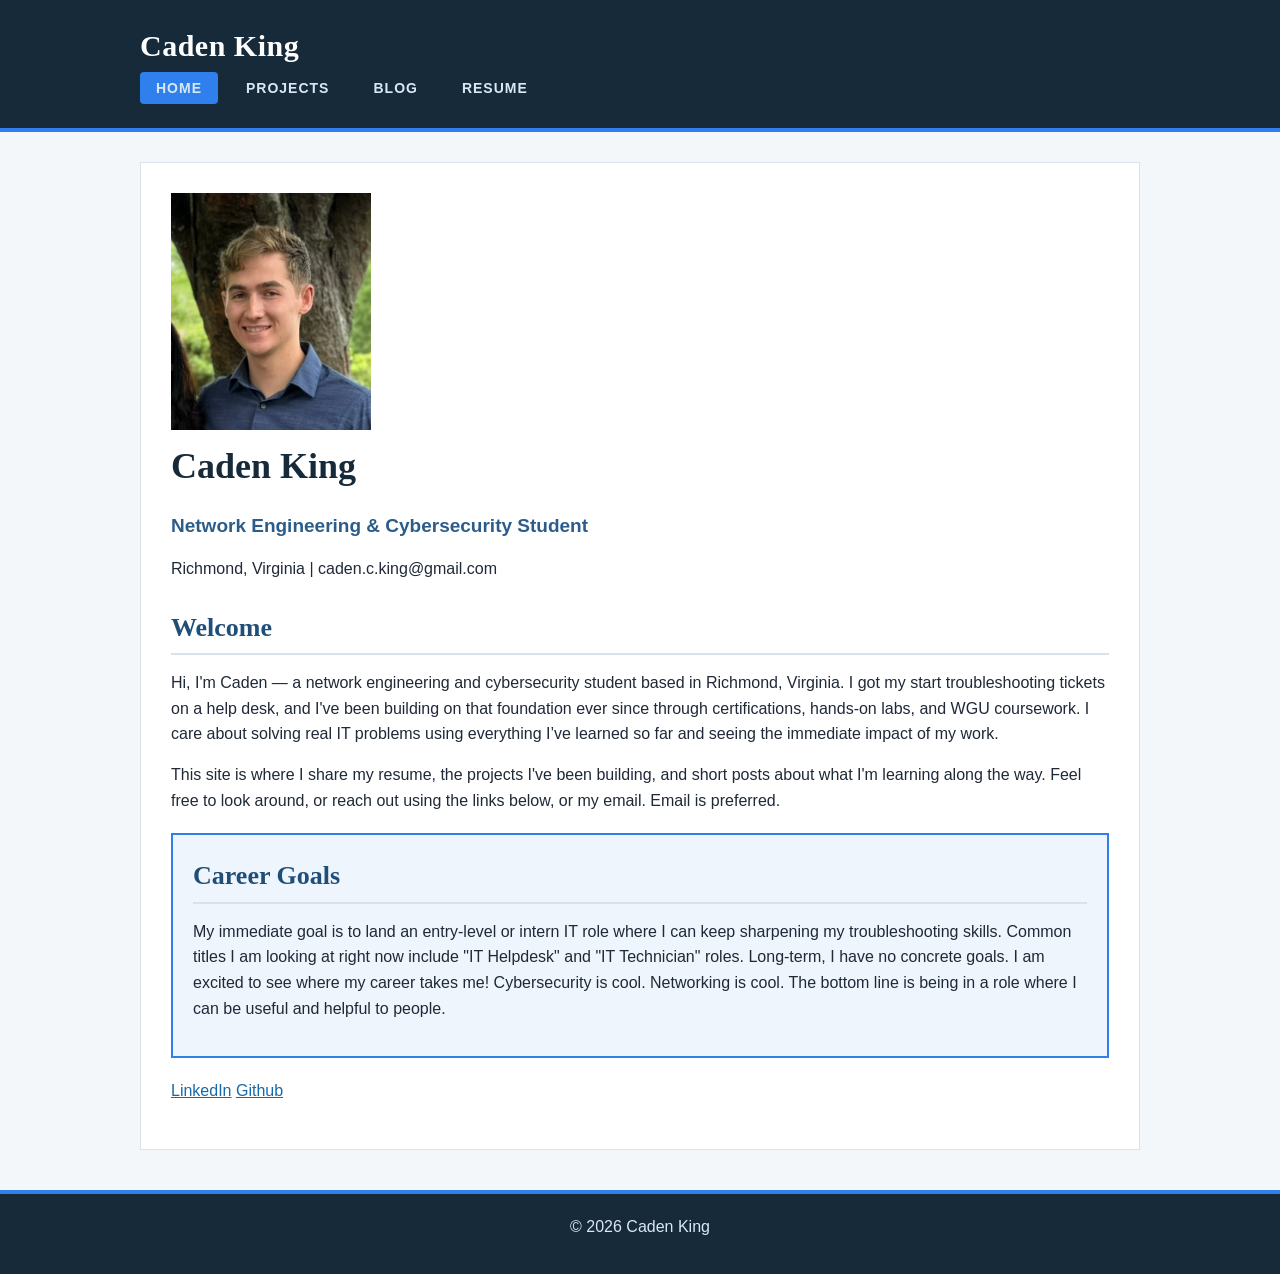
==== commit 1a0fb233: "Fix intro tagline" ====
--- a/index.html
+++ b/index.html
@@ -35,7 +35,7 @@
             <h1>Caden King</h1>
 
             <p class="intro-tagline">
-                Network Engineering & Cybersecurity
+                Network Engineering & Cybersecurity Student
             </p>
 
             <p>
